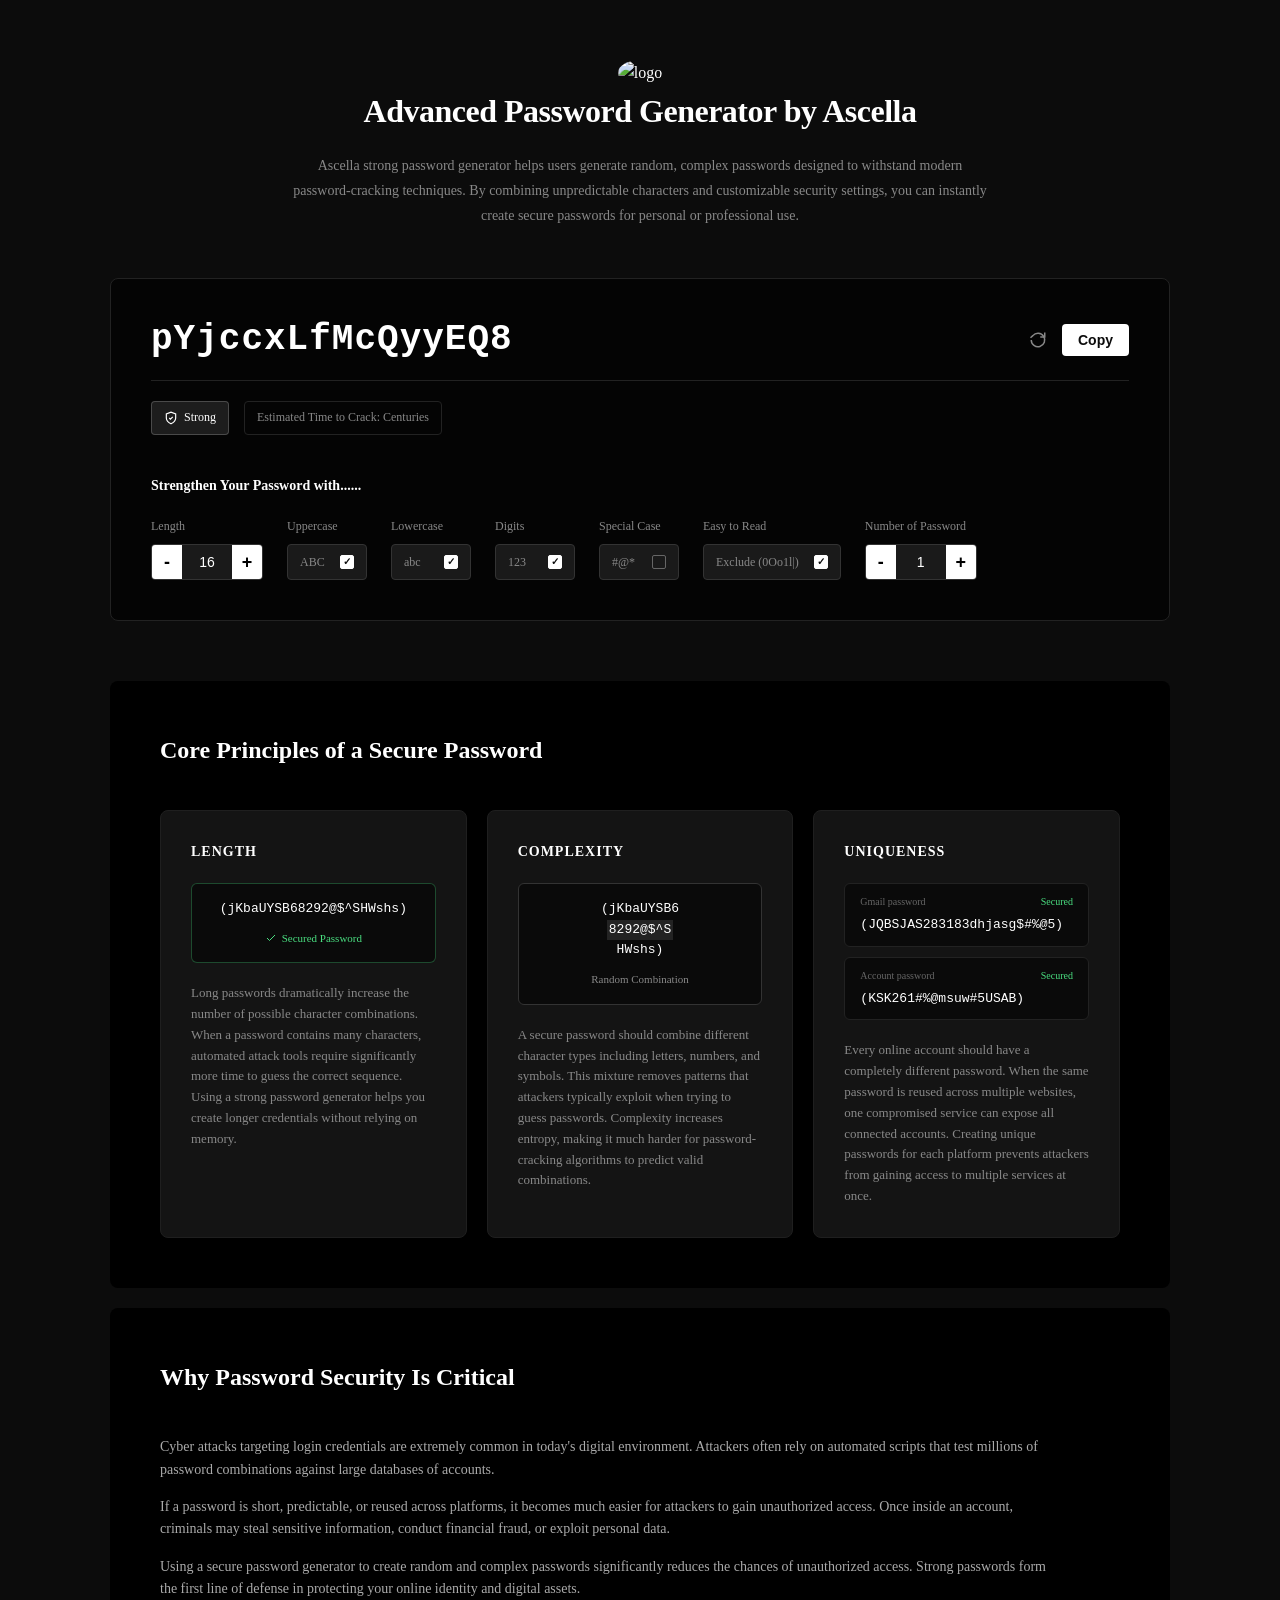
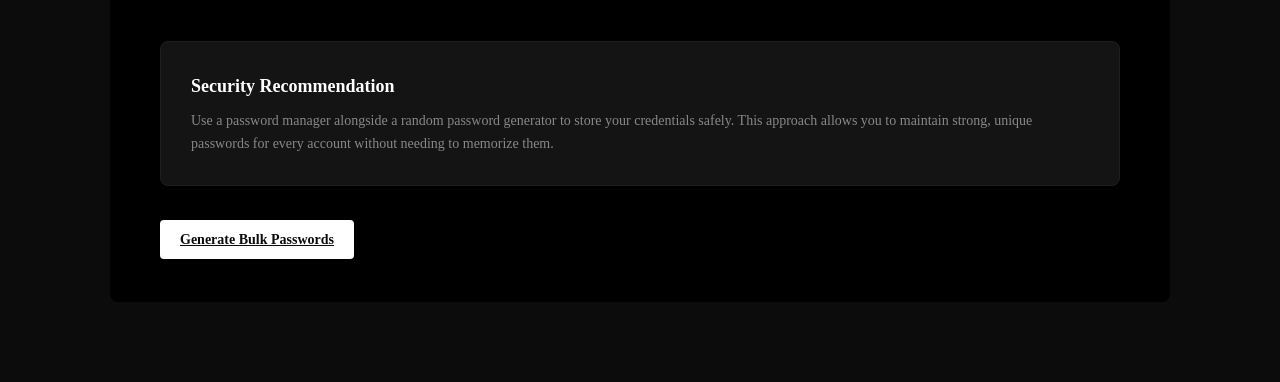
==== index.html @ 6c8ddc99 "path changes" ====
<!doctype html>
<html lang="en">
  <head>
    <meta charset="UTF-8" />
    <meta name="viewport" content="width=device-width, initial-scale=1.0" />
    <title>Advanced Password Generator</title>
    <link rel="stylesheet" href="./css/style.css" />
    <link
      href="https://fonts.googleapis.com/css2?family=Inter:wght@300;400;500;600;700&display=swap"
      rel="stylesheet"
    />
  </head>

  <body>
    <div class="container">
      <header class="page-header">
        <div class="logo">
          <!-- <svg
            width="40"
            height="40"
            viewBox="0 0 24 24"
            fill="none"
            stroke="currentColor"
            stroke-width="1.5"
            stroke-linecap="round"
            stroke-linejoin="round"
          >
            <path
              d="M12 2L8 6H4v4l-2 2 2 2v4h4l4 4 4-4h4v-4l2-2-2-2V6h-4L12 2z"
            />
          </svg> -->
          <div class="logo">
            <img src="assets/logo.svg" alt="logo" />
          </div>
        </div>

        <h1>Advanced Password Generator by Ascella</h1>
        <p>
          Ascella strong password generator helps users generate random, complex
          passwords designed to withstand modern password-cracking techniques.
          By combining unpredictable characters and customizable security
          settings, you can instantly create secure passwords for personal or
          professional use.
        </p>
      </header>

      <section class="generator-section">
        <div class="generator-box">
          <div class="display-container">
            <input type="text" id="password-display" readonly />
            <div class="display-actions">
              <button id="refresh-btn" title="Generate New Password">
                <svg
                  width="18"
                  height="18"
                  viewBox="0 0 24 24"
                  fill="none"
                  stroke="currentColor"
                  stroke-width="2"
                >
                  <path d="M21 2v6h-6" />
                  <path d="M3 12a9 9 0 1 0 2.13-5.83L2 9" />
                </svg>
              </button>
              <button id="copy-btn">Copy</button>
            </div>
          </div>

          <div class="badges">
            <span class="badge badge-strong">
              <svg
                width="14"
                height="14"
                viewBox="0 0 24 24"
                fill="none"
                stroke="currentColor"
                stroke-width="2"
              >
                <path d="M12 22s8-4 8-10V5l-8-3-8 3v7c0 6 8 10 8 10z" />
                <polyline points="9 12 11 14 15 10" />
              </svg>
              Strong
            </span>
            <span class="badge badge-dark" id="crack-time"
              >Estimated Time to Crack: Centuries</span
            >
          </div>

          <div class="controls-container">
            <p class="controls-title">Strengthen Your Password with......</p>

            <div class="controls-grid">
              <div class="control-group">
                <label>Length</label>
                <div class="stepper">
                  <button id="length-dec">-</button>
                  <input
                    type="number"
                    id="length-val"
                    value="16"
                    min="4"
                    max="64"
                    readonly
                  />
                  <button id="length-inc">+</button>
                </div>
              </div>

              <div class="control-group">
                <label>Uppercase</label>
                <label class="toggle-pill" for="cb-upper">
                  ABC
                  <input type="checkbox" id="cb-upper" checked />
                  <span class="checkmark"></span>
                </label>
              </div>
              <div class="control-group">
                <label>Lowercase</label>
                <label class="toggle-pill" for="cb-lower">
                  abc
                  <input type="checkbox" id="cb-lower" checked />
                  <span class="checkmark"></span>
                </label>
              </div>
              <div class="control-group">
                <label>Digits</label>
                <label class="toggle-pill" for="cb-digits">
                  123
                  <input type="checkbox" id="cb-digits" checked />
                  <span class="checkmark"></span>
                </label>
              </div>
              <div class="control-group">
                <label>Special Case</label>
                <label class="toggle-pill" for="cb-special">
                  #@*
                  <input type="checkbox" id="cb-special" />
                  <span class="checkmark"></span>
                </label>
              </div>
              <div class="control-group">
                <label>Easy to Read</label>
                <label class="toggle-pill" for="cb-exclude">
                  Exclude (0Oo1l|)
                  <input type="checkbox" id="cb-exclude" checked />
                  <span class="checkmark"></span>
                </label>
              </div>

              <div class="control-group">
                <label>Number of Password</label>
                <div class="stepper">
                  <button id="qty-dec">-</button>
                  <input
                    type="number"
                    id="qty-val"
                    value="1"
                    min="1"
                    max="50"
                    readonly
                  />
                  <button id="qty-inc">+</button>
                </div>
              </div>
            </div>
          </div>
        </div>
      </section>

      <section class="info-section">
        <h2>Core Principles of a Secure Password</h2>
        <div class="cards-grid">
          <div class="card">
            <h3>LENGTH</h3>
            <div class="mock-input success">
              (jKbaUYSB68292@$^SHWshs)
              <span class="success-text"
                ><svg
                  width="12"
                  height="12"
                  viewBox="0 0 24 24"
                  fill="none"
                  stroke="currentColor"
                  stroke-width="2"
                >
                  <polyline points="20 6 9 17 4 12" />
                </svg>
                Secured Password</span
              >
            </div>
            <p>
              Long passwords dramatically increase the number of possible
              character combinations. When a password contains many characters,
              automated attack tools require significantly more time to guess
              the correct sequence. Using a strong password generator helps you
              create longer credentials without relying on memory.
            </p>
          </div>
          <div class="card">
            <h3>COMPLEXITY</h3>
            <div class="mock-input default">
              (jKbaUYSB6<span class="highlight">8292@$^S</span>HWshs)
              <span class="default-text">Random Combination</span>
            </div>
            <p>
              A secure password should combine different character types
              including letters, numbers, and symbols. This mixture removes
              patterns that attackers typically exploit when trying to guess
              passwords. Complexity increases entropy, making it much harder for
              password-cracking algorithms to predict valid combinations.
            </p>
          </div>
          <div class="card">
            <h3>UNIQUENESS</h3>
            <div class="mock-input-stack">
              <div class="mock-input mini">
                <div class="mini-header">
                  <span>Gmail password</span> <span class="green">Secured</span>
                </div>
                (JQBSJAS283183dhjasg$#%@5)
              </div>
              <div class="mock-input mini">
                <div class="mini-header">
                  <span>Account password</span>
                  <span class="green">Secured</span>
                </div>
                (KSK261#%@msuw#5USAB)
              </div>
            </div>
            <p>
              Every online account should have a completely different password.
              When the same password is reused across multiple websites, one
              compromised service can expose all connected accounts. Creating
              unique passwords for each platform prevents attackers from gaining
              access to multiple services at once.
            </p>
          </div>
        </div>
      </section>

      <section class="info-section bottom-info">
        <h2>Why Password Security Is Critical</h2>
        <div class="text-content">
          <p>
            Cyber attacks targeting login credentials are extremely common in
            today's digital environment. Attackers often rely on automated
            scripts that test millions of password combinations against large
            databases of accounts.
          </p>
          <p>
            If a password is short, predictable, or reused across platforms, it
            becomes much easier for attackers to gain unauthorized access. Once
            inside an account, criminals may steal sensitive information,
            conduct financial fraud, or exploit personal data.
          </p>
          <p>
            Using a secure password generator to create random and complex
            passwords significantly reduces the chances of unauthorized access.
            Strong passwords form the first line of defense in protecting your
            online identity and digital assets.
          </p>
        </div>

        <div class="recommendation-box">
          <h3>Security Recommendation</h3>
          <p>
            Use a password manager alongside a random password generator to
            store your credentials safely. This approach allows you to maintain
            strong, unique passwords for every account without needing to
            memorize them.
          </p>
        </div>

        <a href="bulk-index.html" class="btn-bulk"> Generate Bulk Passwords </a>
      </section>
    </div>

    <script src="./js/script.js"></script>
  </body>
</html>
---- css/style.css ----
:root {
    --bg-color: #0c0c0c;
    --box-bg: #040404;
    --card-bg: #141414;
    --text-main: #ffffff;
    --text-muted: #888888;
    --accent: #ffffff;
    --border-color: #222222;
    --success: #4ade80;
    --font-family: 'Montserrat';
}

* {
    box-sizing: border-box;
    margin: 0;
    padding: 0;
}

body {
    background-color: var(--bg-color);
    color: var(--text-main);
    font-family: var(--font-family);
    line-height: 1.6;
    -webkit-font-smoothing: antialiased;
}

.container {
    max-width: 1100px;
    margin: 0 auto;
    padding: 60px 20px;
}

/* Header */
.page-header {
    text-align: center;
    max-width: 700px;
    margin: 0 auto 50px auto;
}

/* .logo {
    color: var(--text-muted);
    margin-bottom: 20px;
} */

.logo img{
  color : white;  
  width:40px;
  height:40px;
  border-radius:50%;
  object-fit:cover;
}

.page-header h1 {
    font-size: 32px;
    font-weight: 600;
    margin-bottom: 16px;
    letter-spacing: -0.5px;
}

.page-header p {
    color: var(--text-muted);
    font-size: 14px;
    line-height: 1.8;
}

/* Generator Section */
.generator-box {
    background-color: var(--box-bg);
    border: 1px solid var(--border-color);
    border-radius: 8px;
    padding: 40px;
    margin-bottom: 60px;
}

.display-container {
    display: flex;
    justify-content: space-between;
    align-items: center;
    border-bottom: 1px solid var(--border-color);
    padding-bottom: 20px;
    margin-bottom: 20px;
}

#password-display {
    background: transparent;
    border: none;
    color: var(--text-main);
    font-size: 36px;
    font-weight: 600;
    width: 100%;
    outline: none;
    font-family: monospace;
    letter-spacing: 1px;
}

.display-actions {
    display: flex;
    gap: 15px;
    align-items: center;
}

#refresh-btn {
    background: transparent;
    border: none;
    color: var(--text-muted);
    cursor: pointer;
    display: flex;
    align-items: center;
    transition: color 0.2s;
}

#refresh-btn:hover {
    color: var(--text-main);
}

#copy-btn {
    background: var(--text-main);
    color: var(--bg-color);
    border: none;
    padding: 8px 16px;
    border-radius: 4px;
    font-weight: 600;
    font-size: 14px;
    cursor: pointer;
    transition: opacity 0.2s;
}

#copy-btn:hover {
    opacity: 0.9;
}

.badges {
    display: flex;
    gap: 15px;
    margin-bottom: 40px;
}

.badge {
    font-size: 12px;
    padding: 6px 12px;
    border-radius: 4px;
    display: flex;
    align-items: center;
    gap: 6px;
    font-weight: 500;
}

.badge-strong {
    background-color: rgba(255, 255, 255, 0.1);
    color: var(--text-main);
    border: 1px solid rgba(255, 255, 255, 0.2);
}

.badge-dark {
    background-color: transparent;
    color: var(--text-muted);
    border: 1px solid var(--border-color);
}

/* Controls */
.controls-title {
    font-size: 14px;
    font-weight: 600;
    margin-bottom: 20px;
}

.controls-grid {
    display: flex;
    flex-wrap: wrap;
    gap: 24px;
    align-items: flex-end;
}

.control-group {
    display: flex;
    flex-direction: column;
    gap: 8px;
}

.control-group label {
    font-size: 12px;
    color: var(--text-muted);
}

.stepper {
    display: flex;
    align-items: center;
    background: #1a1a1a;
    border-radius: 4px;
    border: 1px solid #333;
    overflow: hidden;
    height: 36px;
}

.stepper button {
    background: #fff;
    color: #000;
    border: none;
    width: 30px;
    height: 100%;
    cursor: pointer;
    font-size: 18px;
    font-weight: bold;
    display: flex;
    align-items: center;
    justify-content: center;
}

.stepper input {
    background: transparent;
    border: none;
    color: var(--text-main);
    text-align: center;
    width: 50px;
    font-size: 14px;
    outline: none;
    /* Remove arrows for number input */
    -moz-appearance: textfield;
}
.stepper input::-webkit-outer-spin-button,
.stepper input::-webkit-inner-spin-button {
    -webkit-appearance: none;
    margin: 0;
}

/* Toggle Pills (Checkboxes) */
.toggle-pill {
    display: flex;
    align-items: center;
    justify-content: space-between;
    background: #1a1a1a;
    border: 1px solid #333;
    padding: 0 12px;
    height: 36px;
    border-radius: 4px;
    cursor: pointer;
    font-size: 13px;
    color: var(--text-main);
    min-width: 80px;
    gap: 15px;
    user-select: none;
}

.toggle-pill input {
    display: none;
}

.toggle-pill .checkmark {
    width: 14px;
    height: 14px;
    background: transparent;
    border: 1px solid #666;
    border-radius: 2px;
    display: flex;
    align-items: center;
    justify-content: center;
}

.toggle-pill input:checked ~ .checkmark {
    background: var(--text-main);
    border-color: var(--text-main);
}

.toggle-pill input:checked ~ .checkmark::after {
    content: "✓";
    color: var(--bg-color);
    font-size: 10px;
    font-weight: bold;
}


/* Info Sections */
.info-section {
    background: #000000;
    padding: 50px;
    border-radius: 8px;
    margin-bottom: 20px;
}

.info-section h2 {
    font-size: 24px;
    font-weight: 600;
    margin-bottom: 40px;
}

.cards-grid {
    display: grid;
    grid-template-columns: repeat(3, 1fr);
    gap: 20px;
}

.card {
    background: var(--card-bg);
    padding: 30px;
    border-radius: 8px;
    border: 1px solid #1f1f1f;
}

.card h3 {
    font-size: 14px;
    font-weight: 600;
    letter-spacing: 1px;
    margin-bottom: 20px;
    color: var(--text-main);
}

.card p {
    font-size: 13px;
    color: var(--text-muted);
    line-height: 1.6;
}

.mock-input {
    background: #0a0a0a;
    border: 1px solid #222;
    padding: 15px;
    border-radius: 6px;
    font-family: monospace;
    font-size: 13px;
    color: var(--text-main);
    margin-bottom: 20px;
    display: flex;
    flex-direction: column;
    align-items: center;
    text-align: center;
    word-break: break-all;
}

.mock-input.success {
    border-color: rgba(74, 222, 128, 0.3);
}

.success-text {
    color: var(--success);
    font-size: 11px;
    display: flex;
    align-items: center;
    gap: 5px;
    margin-top: 10px;
    font-family: var(--font-family);
}

.mock-input.default {
    border-color: #333;
}

.default-text {
    color: var(--text-muted);
    font-size: 11px;
    margin-top: 10px;
    font-family: var(--font-family);
}

.highlight {
    background: rgba(255, 255, 255, 0.1);
    padding: 0 2px;
}

.mock-input-stack {
    display: flex;
    flex-direction: column;
    gap: 10px;
    margin-bottom: 20px;
}

.mock-input.mini {
    padding: 10px 15px;
    align-items: flex-start;
    text-align: left;
    margin-bottom: 0;
}

.mini-header {
    display: flex;
    justify-content: space-between;
    width: 100%;
    font-family: var(--font-family);
    font-size: 10px;
    color: #666;
    margin-bottom: 5px;
}

.mini-header .green {
    color: var(--success);
}


/* Bottom Info */
.bottom-info .text-content {
    display: flex;
    flex-direction: column;
    gap: 15px;
    color: #aaaaaa;
    font-size: 14px;
    margin-bottom: 40px;
    max-width: 900px;
}

.recommendation-box {
    background: var(--card-bg);
    border: 1px solid #1f1f1f;
    padding: 30px;
    border-radius: 8px;
    margin-bottom: 40px;
}

.recommendation-box h3 {
    font-size: 18px;
    margin-bottom: 10px;
}

.recommendation-box p {
    color: var(--text-muted);
    font-size: 14px;
}

.btn-bulk {
    background: var(--text-main);
    color: var(--bg-color);
    border: none;
    padding: 12px 20px;
    border-radius: 4px;
    font-weight: 600;
    font-size: 14px;
    cursor: pointer;
}

@media (max-width: 900px) {
    .cards-grid {
        grid-template-columns: 1fr;
    }
    #password-display {
        font-size: 24px;
    }
}
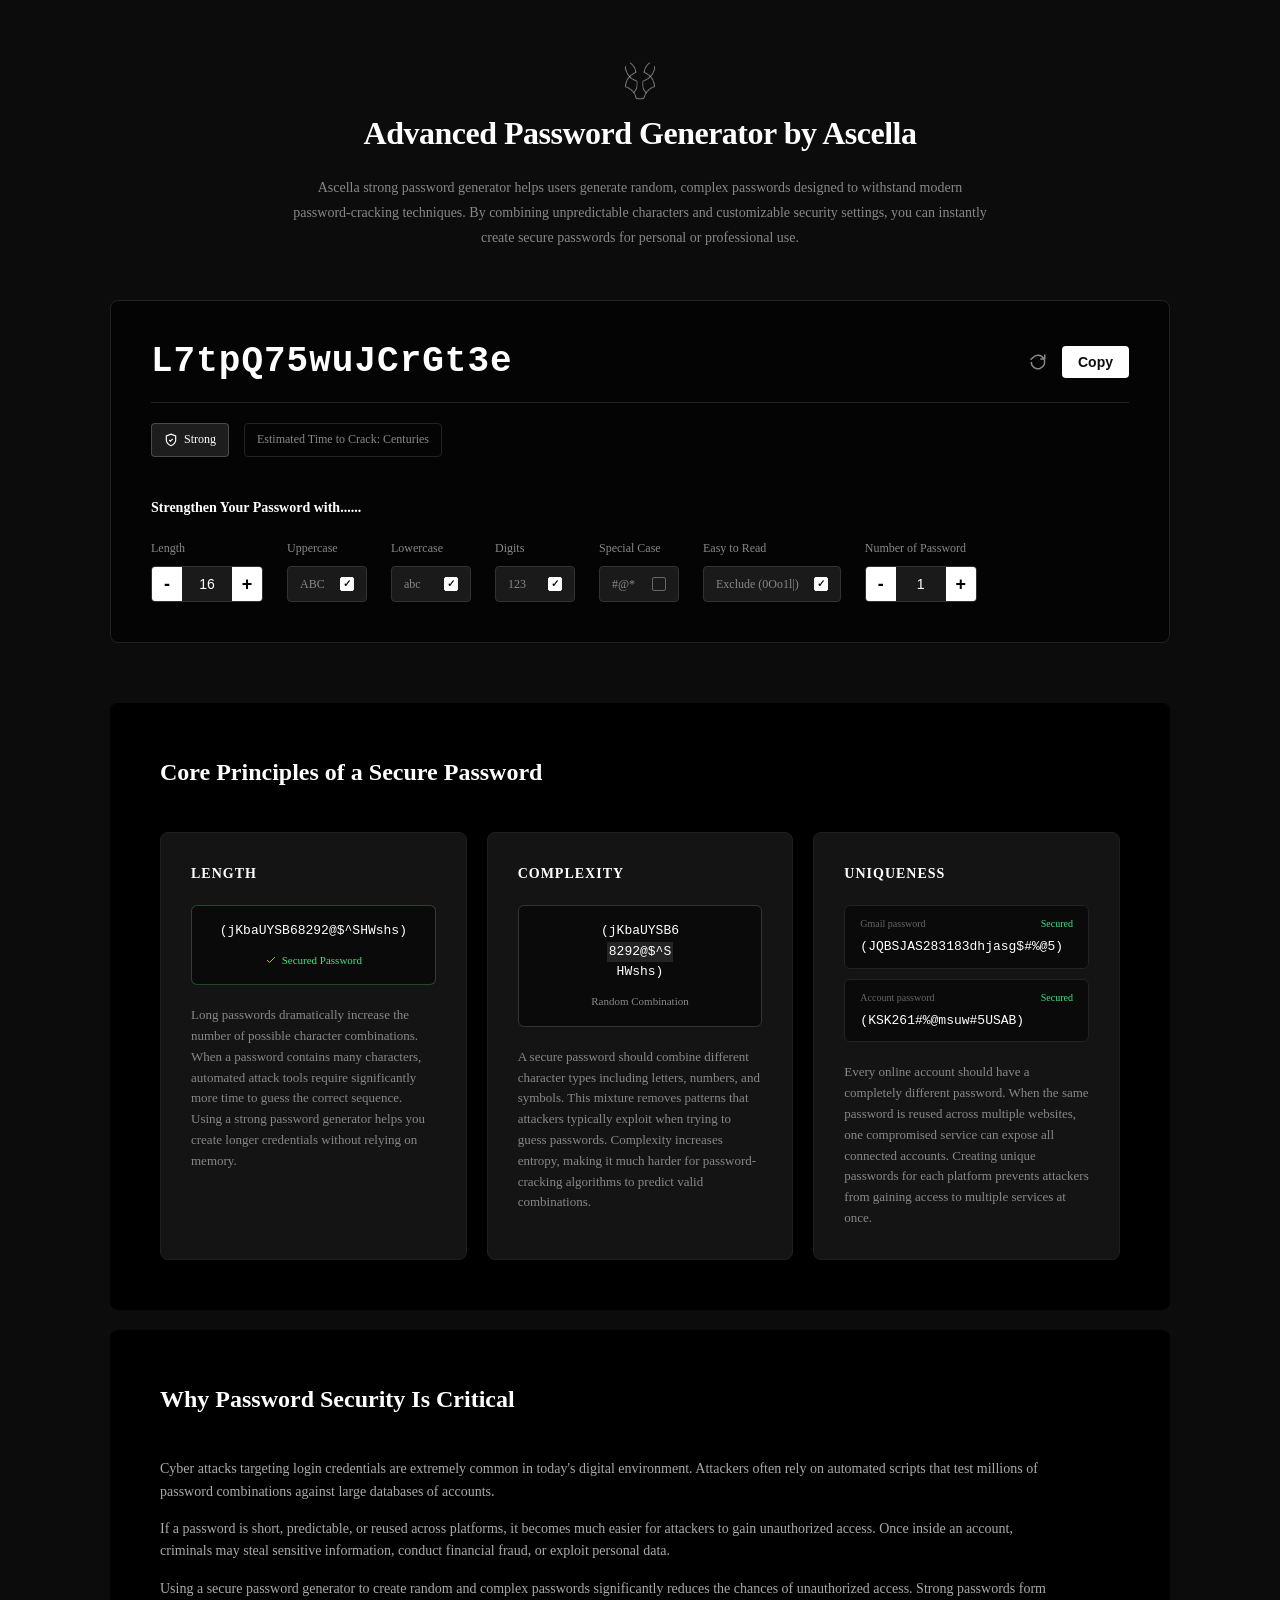
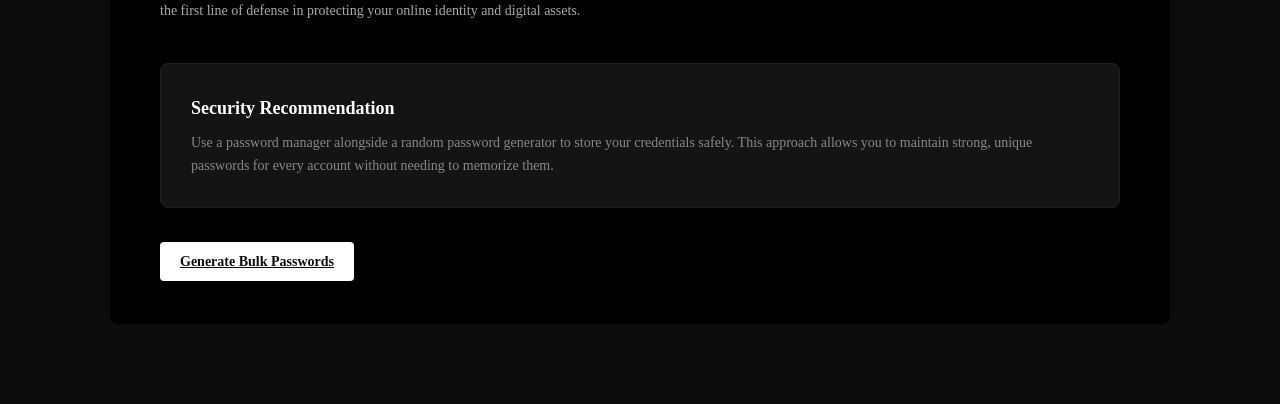
==== commit b2a65cb7: "change path" ====
--- a/index.html
+++ b/index.html
@@ -30,7 +30,7 @@
             />
           </svg> -->
           <div class="logo">
-            <img src="assets/logo.svg" alt="logo" />
+            <img src="Assets/logo.svg" alt="logo" />
           </div>
         </div>
 
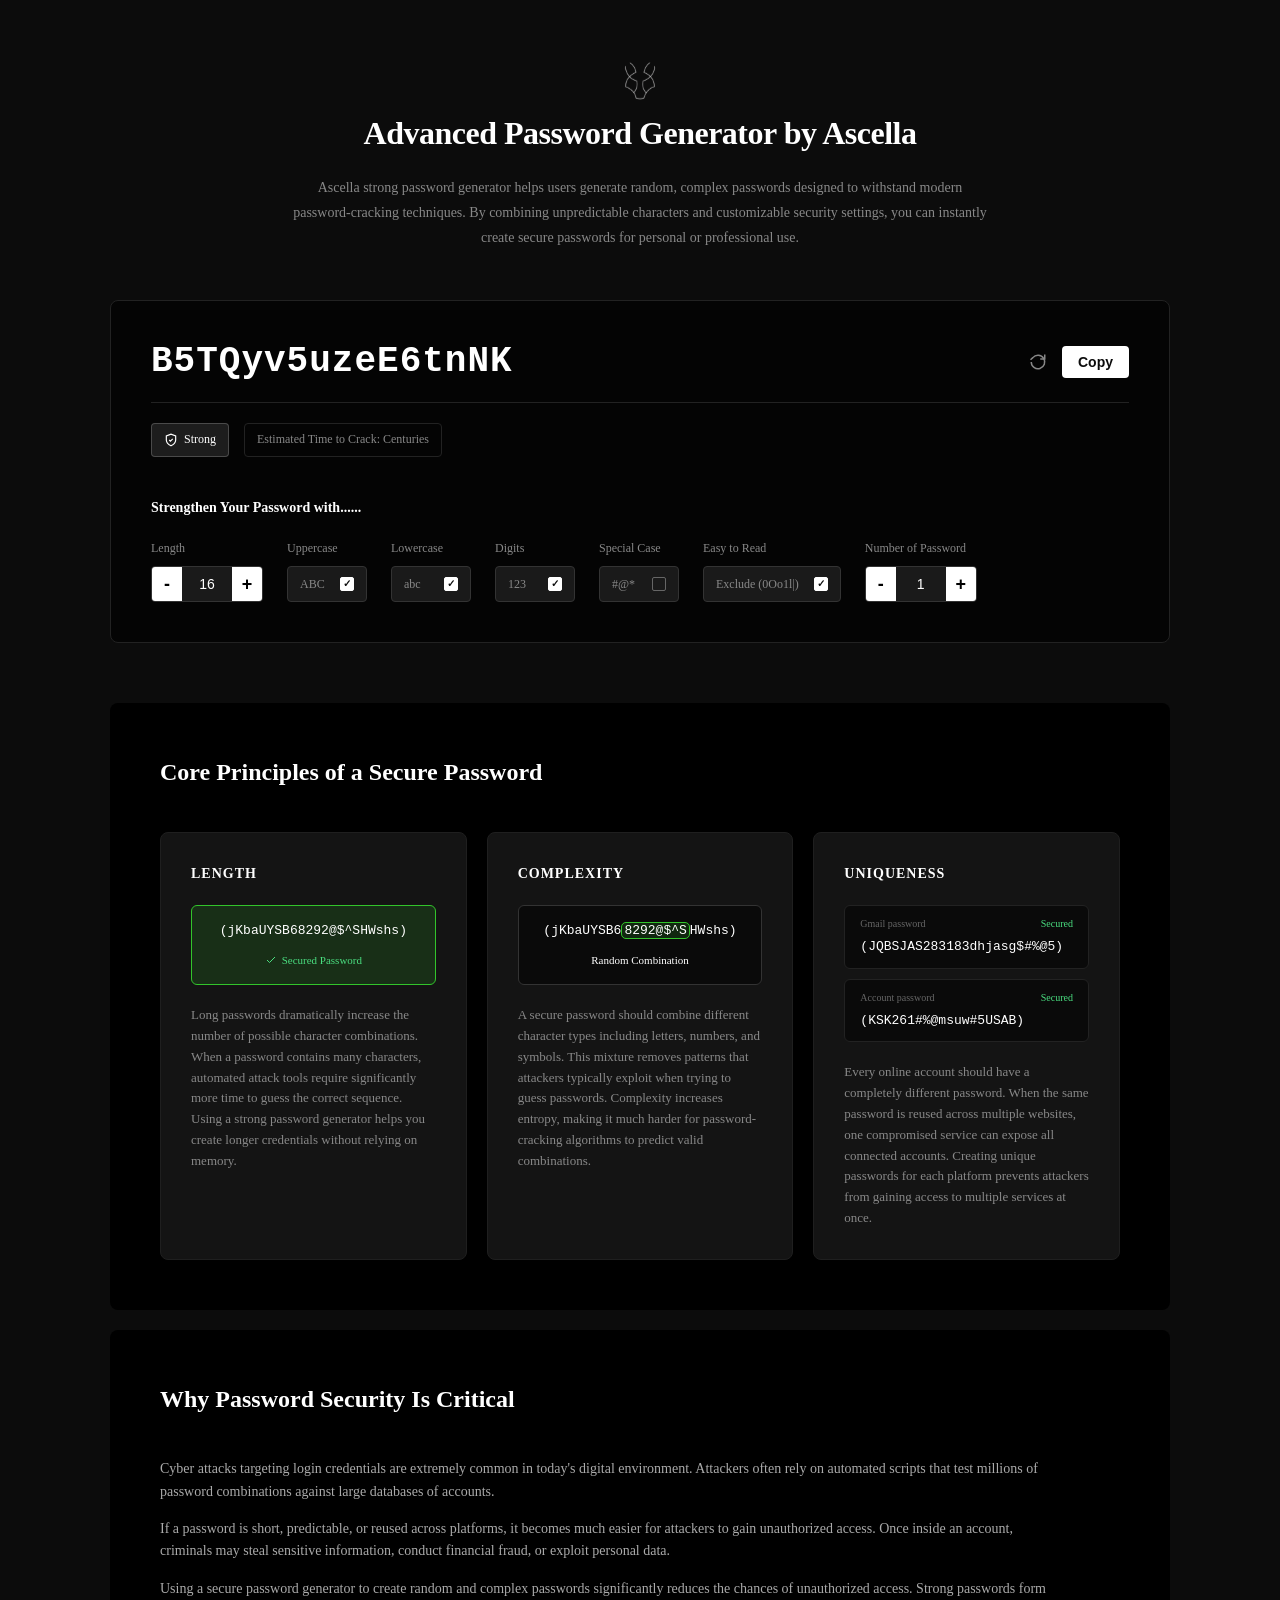
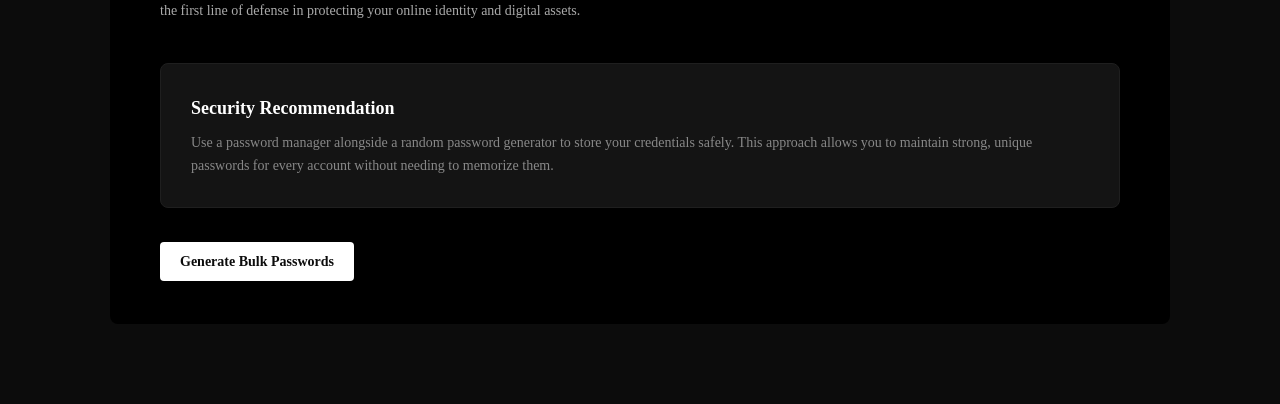
==== commit 0d957426: "Addsome styling" ====
--- a/index.html
+++ b/index.html
@@ -15,20 +15,7 @@
     <div class="container">
       <header class="page-header">
         <div class="logo">
-          <!-- <svg
-            width="40"
-            height="40"
-            viewBox="0 0 24 24"
-            fill="none"
-            stroke="currentColor"
-            stroke-width="1.5"
-            stroke-linecap="round"
-            stroke-linejoin="round"
-          >
-            <path
-              d="M12 2L8 6H4v4l-2 2 2 2v4h4l4 4 4-4h4v-4l2-2-2-2V6h-4L12 2z"
-            />
-          </svg> -->
+         
           <div class="logo">
             <img src="Assets/logo.svg" alt="logo" />
           </div>
@@ -199,7 +186,7 @@
           <div class="card">
             <h3>COMPLEXITY</h3>
             <div class="mock-input default">
-              (jKbaUYSB6<span class="highlight">8292@$^S</span>HWshs)
+              (jKbaUYSB6<span id="highlight">8292@$^S</span>HWshs)
               <span class="default-text">Random Combination</span>
             </div>
             <p>
--- a/css/style.css
+++ b/css/style.css
@@ -293,7 +293,11 @@
     background: var(--card-bg);
     padding: 30px;
     border-radius: 8px;
-    border: 1px solid #1f1f1f;
+    border: 1px solid #1f1f1f;  
+}
+
+.card:hover{
+    transform: scale(1.08);
 }
 
 .card h3 {
@@ -327,7 +331,10 @@
 }
 
 .mock-input.success {
-    border-color: rgba(74, 222, 128, 0.3);
+    /* border-color: rgba(74, 222, 128, 0.3); */
+    background-color: rgb(50, 197, 43, 0.15);
+    border : 1px solid #32C52B;
+    
 }
 
 .success-text {
@@ -342,18 +349,24 @@
 
 .mock-input.default {
     border-color: #333;
+    display: block;
 }
 
 .default-text {
-    color: var(--text-muted);
+    color: white;
     font-size: 11px;
     margin-top: 10px;
     font-family: var(--font-family);
-}
-
-.highlight {
-    background: rgba(255, 255, 255, 0.1);
+    display: block;
+}
+
+#highlight {
+    background-color: rgb(50, 197, 43, 0.15);
     padding: 0 2px;
+    background-color: rgb(50, 197, 43, 0.15);
+    border : 1px solid #32C52B;
+    border-radius: 5px;
+
 }
 
 .mock-input-stack {
@@ -404,6 +417,11 @@
     margin-bottom: 40px;
 }
 
+.recommendation-box:hover{
+    transform: scale(1.08);
+}
+
+
 .recommendation-box h3 {
     font-size: 18px;
     margin-bottom: 10px;
@@ -423,6 +441,7 @@
     font-weight: 600;
     font-size: 14px;
     cursor: pointer;
+    text-decoration: none;
 }
 
 @media (max-width: 900px) {
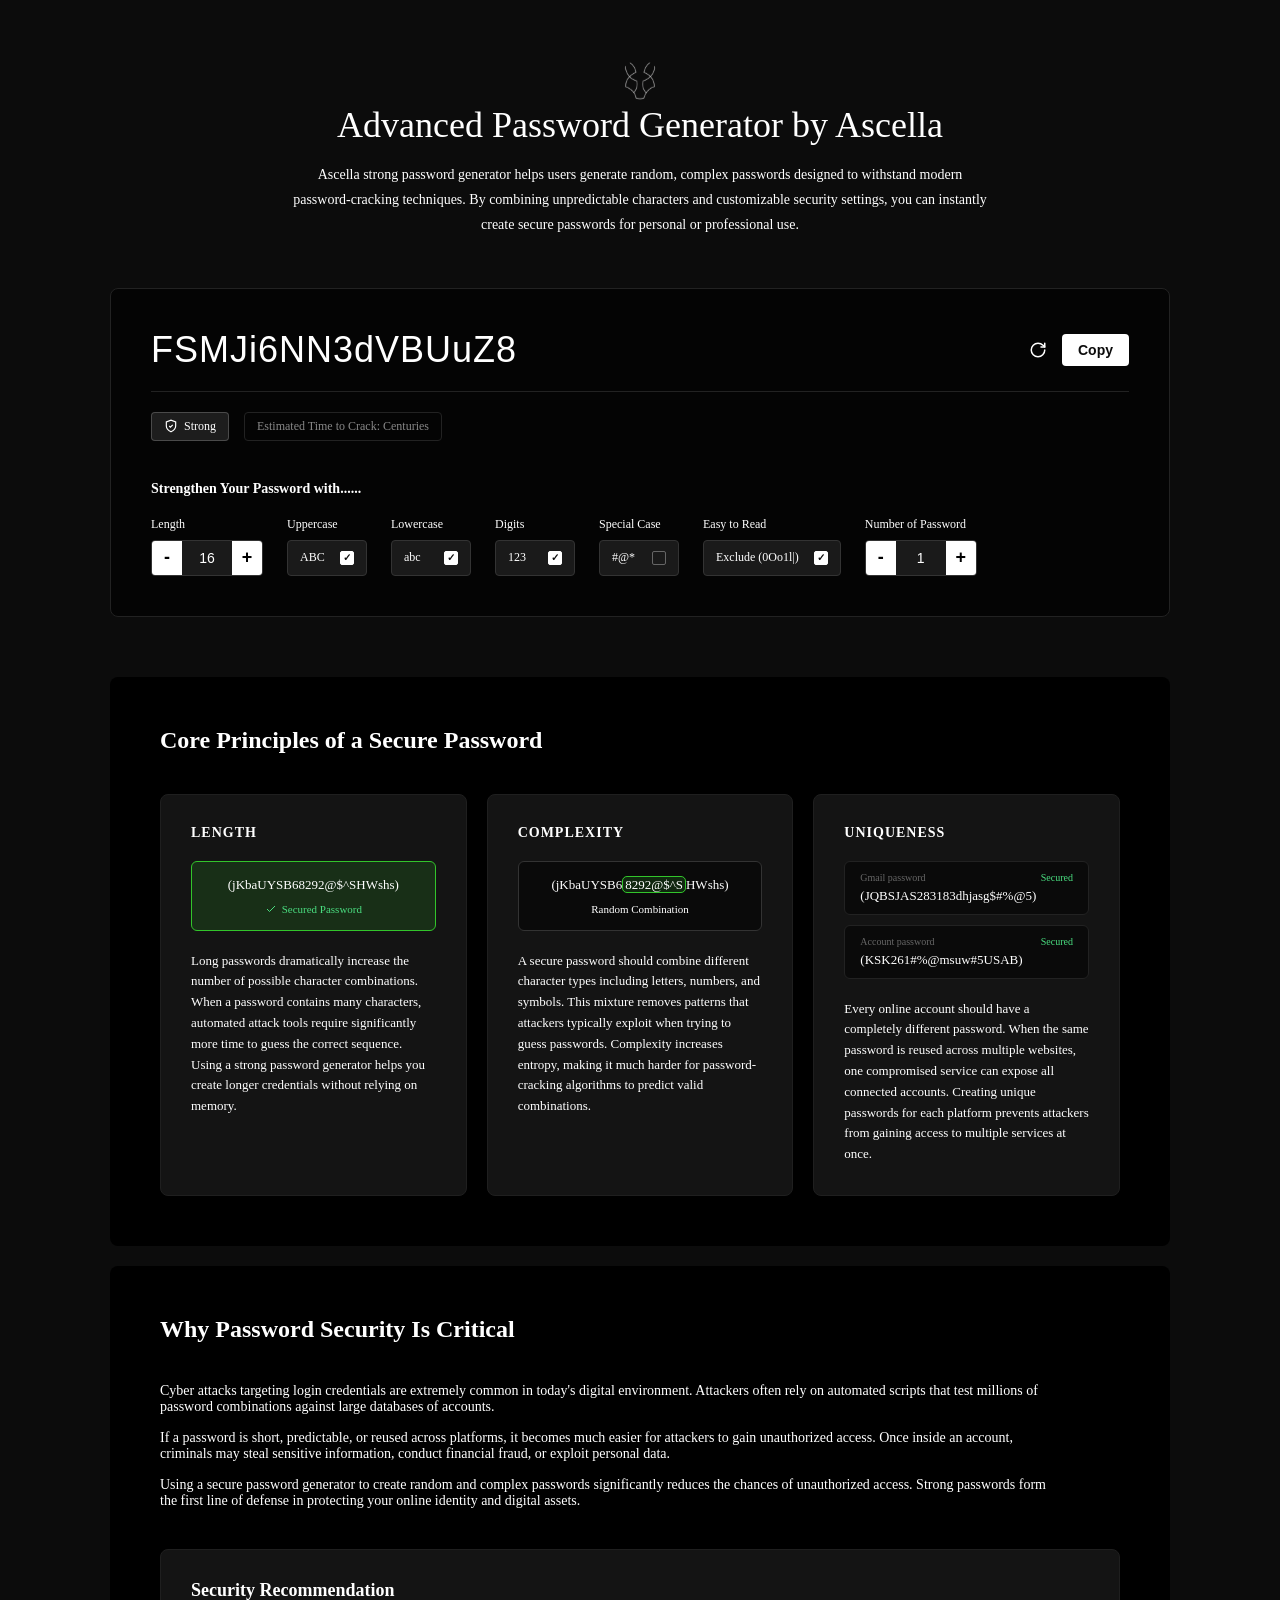
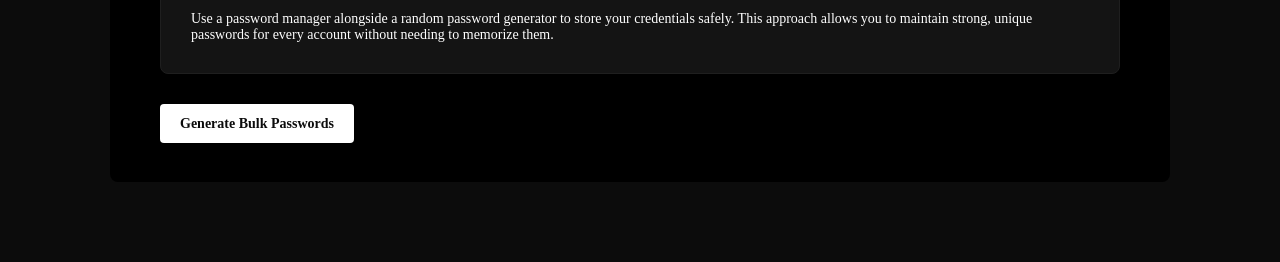
==== commit c4e9f5b5: "change font" ====
--- a/index.html
+++ b/index.html
@@ -5,17 +5,16 @@
     <meta name="viewport" content="width=device-width, initial-scale=1.0" />
     <title>Advanced Password Generator</title>
     <link rel="stylesheet" href="./css/style.css" />
-    <link
+    <!-- <link
       href="https://fonts.googleapis.com/css2?family=Inter:wght@300;400;500;600;700&display=swap"
       rel="stylesheet"
-    />
+    /> -->
   </head>
 
   <body>
     <div class="container">
       <header class="page-header">
         <div class="logo">
-         
           <div class="logo">
             <img src="Assets/logo.svg" alt="logo" />
           </div>
@@ -36,7 +35,7 @@
           <div class="display-container">
             <input type="text" id="password-display" readonly />
             <div class="display-actions">
-              <button id="refresh-btn" title="Generate New Password">
+              <!-- <button id="refresh-btn" title="Generate New Password">
                 <svg
                   width="18"
                   height="18"
@@ -46,7 +45,23 @@
                   stroke-width="2"
                 >
                   <path d="M21 2v6h-6" />
-                  <path d="M3 12a9 9 0 1 0 2.13-5.83L2 9" />
+                  <path d="M3 11a9 9 0 1 0 2.13-5.83L2 12" />
+                </svg>
+              </button> -->
+              <button id="refresh-btn" title="Generate New Password">
+                <svg
+                  xmlns="http://www.w3.org/2000/svg"
+                  width="18"
+                  height="18"
+                  viewBox="0 0 24 24"
+                  fill="none"
+                  stroke="currentColor"
+                  stroke-width="2"
+                  stroke-linecap="round"
+                  stroke-linejoin="round"
+                >
+                  <path d="M21 12a9 9 0 1 1-9-9c2.52 0 4.93 1 6.74 2.74L21 8" />
+                  <path d="M21 3v5h-5" />
                 </svg>
               </button>
               <button id="copy-btn">Copy</button>
@@ -175,7 +190,7 @@
                 Secured Password</span
               >
             </div>
-            <p>
+            <p style="color:white">
               Long passwords dramatically increase the number of possible
               character combinations. When a password contains many characters,
               automated attack tools require significantly more time to guess
@@ -189,7 +204,7 @@
               (jKbaUYSB6<span id="highlight">8292@$^S</span>HWshs)
               <span class="default-text">Random Combination</span>
             </div>
-            <p>
+            <p style="color:white">
               A secure password should combine different character types
               including letters, numbers, and symbols. This mixture removes
               patterns that attackers typically exploit when trying to guess
@@ -214,7 +229,7 @@
                 (KSK261#%@msuw#5USAB)
               </div>
             </div>
-            <p>
+            <p style="color:white">
               Every online account should have a completely different password.
               When the same password is reused across multiple websites, one
               compromised service can expose all connected accounts. Creating
@@ -228,19 +243,19 @@
       <section class="info-section bottom-info">
         <h2>Why Password Security Is Critical</h2>
         <div class="text-content">
-          <p>
+          <p style="color:white">
             Cyber attacks targeting login credentials are extremely common in
             today's digital environment. Attackers often rely on automated
             scripts that test millions of password combinations against large
             databases of accounts.
           </p>
-          <p>
+          <p style="color:white">
             If a password is short, predictable, or reused across platforms, it
             becomes much easier for attackers to gain unauthorized access. Once
             inside an account, criminals may steal sensitive information,
             conduct financial fraud, or exploit personal data.
           </p>
-          <p>
+          <p style="color:white">
             Using a secure password generator to create random and complex
             passwords significantly reduces the chances of unauthorized access.
             Strong passwords form the first line of defense in protecting your
@@ -250,7 +265,7 @@
 
         <div class="recommendation-box">
           <h3>Security Recommendation</h3>
-          <p>
+          <p style="color:white">
             Use a password manager alongside a random password generator to
             store your credentials safely. This approach allows you to maintain
             strong, unique passwords for every account without needing to
--- a/css/style.css
+++ b/css/style.css
@@ -20,9 +20,12 @@
     background-color: var(--bg-color);
     color: var(--text-main);
     font-family: var(--font-family);
-    line-height: 1.6;
-    -webkit-font-smoothing: antialiased;
-}
+    /* line-height: 1.6; */
+    /* -webkit-font-smoothing: antialiased; */
+    
+}
+
+
 
 .container {
     max-width: 1100px;
@@ -51,16 +54,17 @@
 }
 
 .page-header h1 {
-    font-size: 32px;
-    font-weight: 600;
+    font-size: 36px;
+    font-weight: 500;
     margin-bottom: 16px;
-    letter-spacing: -0.5px;
+    letter-spacing: -2%;
 }
 
 .page-header p {
-    color: var(--text-muted);
+    color: white;
     font-size: 14px;
     line-height: 1.8;
+    letter-spacing: -2%;
 }
 
 /* Generator Section */
@@ -86,10 +90,10 @@
     border: none;
     color: var(--text-main);
     font-size: 36px;
-    font-weight: 600;
+    /* font-weight: 600; */
     width: 100%;
     outline: none;
-    font-family: monospace;
+    /* font-family: monospace; */
     letter-spacing: 1px;
 }
 
@@ -102,7 +106,7 @@
 #refresh-btn {
     background: transparent;
     border: none;
-    color: var(--text-muted);
+    color: white;
     cursor: pointer;
     display: flex;
     align-items: center;
@@ -110,8 +114,11 @@
 }
 
 #refresh-btn:hover {
-    color: var(--text-main);
-}
+    /* color: var(--text-main); */
+    transform: scale(1.2);
+    /* transform: rotate(50deg); */
+}
+
 
 #copy-btn {
     background: var(--text-main);
@@ -179,7 +186,7 @@
 
 .control-group label {
     font-size: 12px;
-    color: var(--text-muted);
+    color: white;
 }
 
 .stepper {
@@ -319,7 +326,6 @@
     border: 1px solid #222;
     padding: 15px;
     border-radius: 6px;
-    font-family: monospace;
     font-size: 13px;
     color: var(--text-main);
     margin-bottom: 20px;
@@ -336,6 +342,7 @@
     border : 1px solid #32C52B;
     
 }
+
 
 .success-text {
     color: var(--success);
@@ -376,6 +383,8 @@
     margin-bottom: 20px;
 }
 
+
+
 .mock-input.mini {
     padding: 10px 15px;
     align-items: flex-start;
@@ -403,7 +412,8 @@
     display: flex;
     flex-direction: column;
     gap: 15px;
-    color: #aaaaaa;
+    /* color: #aaaaaa; */
+    color: white;
     font-size: 14px;
     margin-bottom: 40px;
     max-width: 900px;
@@ -428,7 +438,7 @@
 }
 
 .recommendation-box p {
-    color: var(--text-muted);
+    color: white;
     font-size: 14px;
 }
 
@@ -443,6 +453,8 @@
     cursor: pointer;
     text-decoration: none;
 }
+
+
 
 @media (max-width: 900px) {
     .cards-grid {
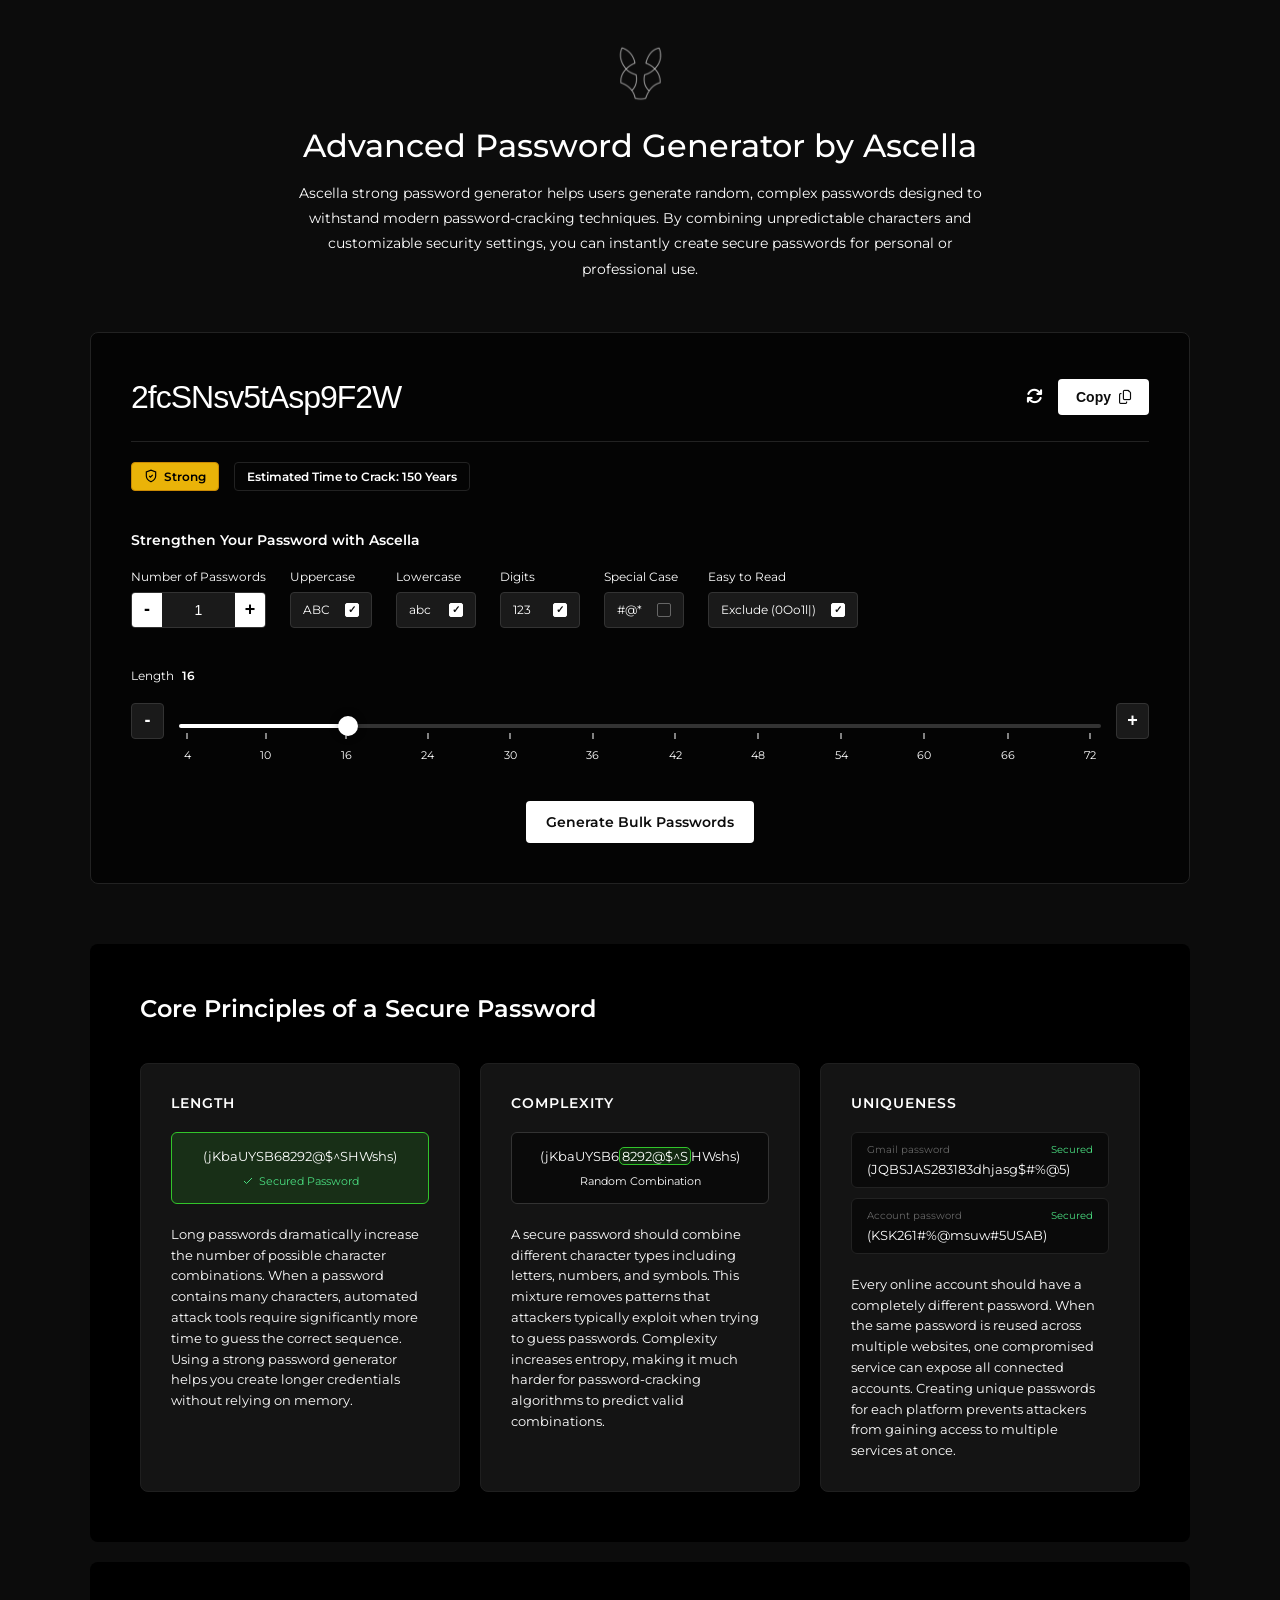
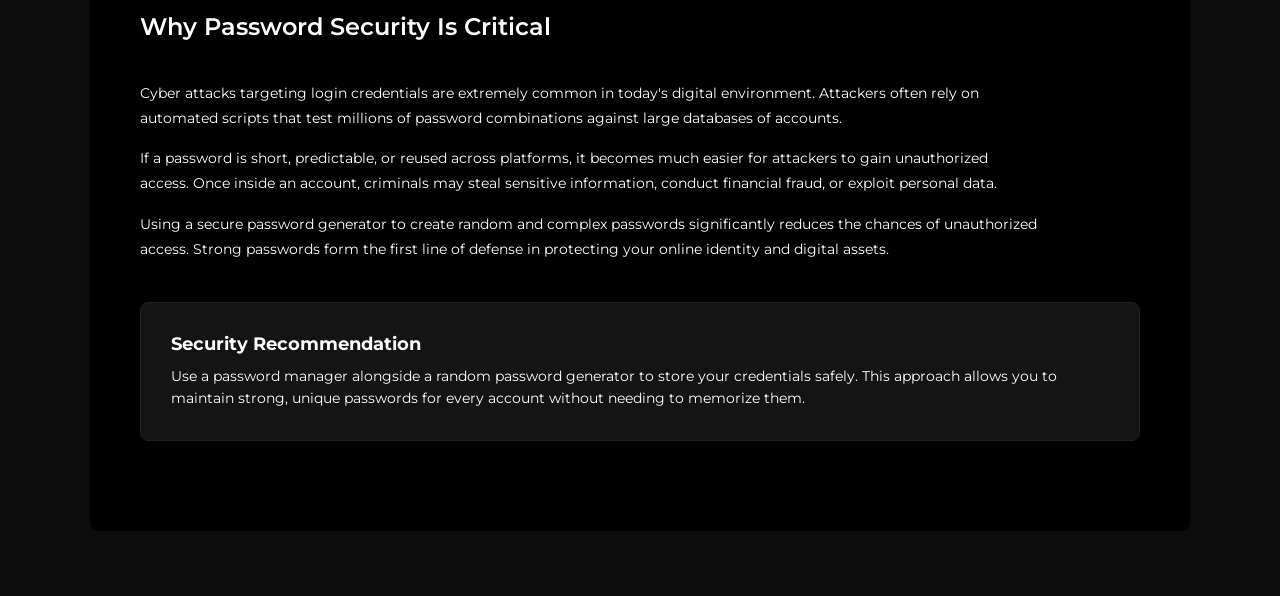
==== commit 5676c04e: "Single Password Page inside UI changes" ====
--- a/index.html
+++ b/index.html
@@ -5,19 +5,19 @@
     <meta name="viewport" content="width=device-width, initial-scale=1.0" />
     <title>Advanced Password Generator</title>
     <link rel="stylesheet" href="./css/style.css" />
-    <!-- <link
-      href="https://fonts.googleapis.com/css2?family=Inter:wght@300;400;500;600;700&display=swap"
-      rel="stylesheet"
-    /> -->
+    
+    <link rel="preconnect" href="https://fonts.googleapis.com">
+    <link rel="preconnect" href="https://fonts.gstatic.com" crossorigin>
+    <link href="https://fonts.googleapis.com/css2?family=Montserrat:wght@400;500;600;700&display=swap" rel="stylesheet">
+    
+    <link rel="stylesheet" href="https://cdnjs.cloudflare.com/ajax/libs/font-awesome/6.5.1/css/all.min.css">
   </head>
 
   <body>
     <div class="container">
       <header class="page-header">
         <div class="logo">
-          <div class="logo">
-            <img src="Assets/logo.svg" alt="logo" />
-          </div>
+          <img src="Assets/logo.svg" alt="logo" />
         </div>
 
         <h1>Advanced Password Generator by Ascella</h1>
@@ -32,79 +32,42 @@
 
       <section class="generator-section">
         <div class="generator-box">
-          <div class="display-container">
+          <div class="display-container">  
             <input type="text" id="password-display" readonly />
             <div class="display-actions">
-              <!-- <button id="refresh-btn" title="Generate New Password">
-                <svg
-                  width="18"
-                  height="18"
-                  viewBox="0 0 24 24"
-                  fill="none"
-                  stroke="currentColor"
-                  stroke-width="2"
-                >
-                  <path d="M21 2v6h-6" />
-                  <path d="M3 11a9 9 0 1 0 2.13-5.83L2 12" />
-                </svg>
-              </button> -->
-              <button id="refresh-btn" title="Generate New Password">
-                <svg
-                  xmlns="http://www.w3.org/2000/svg"
-                  width="18"
-                  height="18"
-                  viewBox="0 0 24 24"
-                  fill="none"
-                  stroke="currentColor"
-                  stroke-width="2"
-                  stroke-linecap="round"
-                  stroke-linejoin="round"
-                >
-                  <path d="M21 12a9 9 0 1 1-9-9c2.52 0 4.93 1 6.74 2.74L21 8" />
-                  <path d="M21 3v5h-5" />
-                </svg>
+              <button id="refresh-btn">
+                <i class="fa-solid fa-arrows-rotate fa-lg"></i>
               </button>
-              <button id="copy-btn">Copy</button>
-            </div>
-          </div>
-
+              <button id="copy-btn">
+                 Copy <i class="fa-regular fa-copy"></i>
+              </button>
+            </div>
+          </div> 
+          
           <div class="badges">
             <span class="badge badge-strong">
-              <svg
-                width="14"
-                height="14"
-                viewBox="0 0 24 24"
-                fill="none"
-                stroke="currentColor"
-                stroke-width="2"
-              >
+              <svg width="14" height="14" viewBox="0 0 24 24" fill="none" stroke="currentColor" stroke-width="2">
                 <path d="M12 22s8-4 8-10V5l-8-3-8 3v7c0 6 8 10 8 10z" />
                 <polyline points="9 12 11 14 15 10" />
               </svg>
               Strong
             </span>
-            <span class="badge badge-dark" id="crack-time"
-              >Estimated Time to Crack: Centuries</span
-            >
+            <span class="badge badge-dark" id="crack-time">
+              Estimated Time to Crack: Centuries
+            </span>
           </div>
 
           <div class="controls-container">
-            <p class="controls-title">Strengthen Your Password with......</p>
+            <p class="controls-title">Strengthen Your Password with Ascella</p>
 
             <div class="controls-grid">
-              <div class="control-group">
-                <label>Length</label>
+              
+              <div class="control-group">
+                <label>Number of Passwords</label>
                 <div class="stepper">
-                  <button id="length-dec">-</button>
-                  <input
-                    type="number"
-                    id="length-val"
-                    value="16"
-                    min="4"
-                    max="64"
-                    readonly
-                  />
-                  <button id="length-inc">+</button>
+                  <button id="qty-dec">-</button>
+                  <input type="number" id="qty-val" value="1" min="1" max="5" readonly />
+                  <button id="qty-inc">+</button>
                 </div>
               </div>
 
@@ -116,6 +79,7 @@
                   <span class="checkmark"></span>
                 </label>
               </div>
+              
               <div class="control-group">
                 <label>Lowercase</label>
                 <label class="toggle-pill" for="cb-lower">
@@ -124,6 +88,7 @@
                   <span class="checkmark"></span>
                 </label>
               </div>
+              
               <div class="control-group">
                 <label>Digits</label>
                 <label class="toggle-pill" for="cb-digits">
@@ -132,6 +97,7 @@
                   <span class="checkmark"></span>
                 </label>
               </div>
+              
               <div class="control-group">
                 <label>Special Case</label>
                 <label class="toggle-pill" for="cb-special">
@@ -140,6 +106,7 @@
                   <span class="checkmark"></span>
                 </label>
               </div>
+              
               <div class="control-group">
                 <label>Easy to Read</label>
                 <label class="toggle-pill" for="cb-exclude">
@@ -148,24 +115,69 @@
                   <span class="checkmark"></span>
                 </label>
               </div>
-
-              <div class="control-group">
-                <label>Number of Password</label>
-                <div class="stepper">
-                  <button id="qty-dec">-</button>
-                  <input
-                    type="number"
-                    id="qty-val"
-                    value="1"
-                    min="1"
-                    max="50"
-                    readonly
-                  />
-                  <button id="qty-inc">+</button>
-                </div>
-              </div>
-            </div>
-          </div>
+            </div>
+
+            <!-- <div class="control-group length-slider-group" style="margin-top: 40px;">
+              <label style="display: flex; justify-content: space-between;">
+                <span>Length</span>
+                <span id="length-display-text" style="color: var(--text-main); font-weight: 600;">16</span>
+              </label>
+              <div class="slider-container">
+                <input type="range" id="length-slider" min="4" max="72" value="16" step="1" />
+                <div class="slider-labels">
+                  <span>4</span>
+                  <span>10</span>
+                  <span>16</span>
+                  <span>24</span>
+                  <span>30</span>
+                  <span>36</span>
+                  <span>42</span>
+                  <span>48</span>
+                  <span>54</span>
+                  <span>60</span>
+                  <span>66</span>
+                  <span>72</span>
+
+                </div>
+              </div>
+            </div> -->
+
+            <div class="control-group length-slider-group" style="margin-top: 40px;">
+              <label style="display: flex; column-gap: 0.8%; margin-bottom: 10px; ">
+                <span style="font-size: 12px;">Length</span>
+                <span id="length-display-text" style="color: var(--text-main); font-weight: 600; font-size: 12px;">16</span>
+              </label>
+              
+              <div class="slider-with-buttons">
+                <button id="slider-dec" class="slider-btn">-</button>
+                
+                <div class="slider-container">
+                  <input type="range" id="length-slider" min="4" max="72" value="16" step="1" />
+                <div class="slider-labels">
+                  <span>4</span>
+                  <span>10</span>
+                  <span>16</span>
+                  <span>24</span>
+                  <span>30</span>
+                  <span>36</span>
+                  <span>42</span>
+                  <span>48</span>
+                  <span>54</span>
+                  <span>60</span>
+                  <span>66</span>
+                  <span>72</span>
+                </div>
+                </div>
+
+                <button id="slider-inc" class="slider-btn">+</button>
+              </div>
+            </div>
+
+            
+          </div>
+          
+          <br>
+          <a href="bulk-index.html" class="btn-bulk"> Generate Bulk Passwords </a>
         </div>
       </section>
 
@@ -176,21 +188,14 @@
             <h3>LENGTH</h3>
             <div class="mock-input success">
               (jKbaUYSB68292@$^SHWshs)
-              <span class="success-text"
-                ><svg
-                  width="12"
-                  height="12"
-                  viewBox="0 0 24 24"
-                  fill="none"
-                  stroke="currentColor"
-                  stroke-width="2"
-                >
+              <span class="success-text">
+                <svg width="12" height="12" viewBox="0 0 24 24" fill="none" stroke="currentColor" stroke-width="2">
                   <polyline points="20 6 9 17 4 12" />
                 </svg>
-                Secured Password</span
-              >
-            </div>
-            <p style="color:white">
+                Secured Password
+              </span>
+            </div>
+            <p>
               Long passwords dramatically increase the number of possible
               character combinations. When a password contains many characters,
               automated attack tools require significantly more time to guess
@@ -204,7 +209,7 @@
               (jKbaUYSB6<span id="highlight">8292@$^S</span>HWshs)
               <span class="default-text">Random Combination</span>
             </div>
-            <p style="color:white">
+            <p>
               A secure password should combine different character types
               including letters, numbers, and symbols. This mixture removes
               patterns that attackers typically exploit when trying to guess
@@ -229,7 +234,7 @@
                 (KSK261#%@msuw#5USAB)
               </div>
             </div>
-            <p style="color:white">
+            <p>
               Every online account should have a completely different password.
               When the same password is reused across multiple websites, one
               compromised service can expose all connected accounts. Creating
@@ -243,19 +248,19 @@
       <section class="info-section bottom-info">
         <h2>Why Password Security Is Critical</h2>
         <div class="text-content">
-          <p style="color:white">
+          <p>
             Cyber attacks targeting login credentials are extremely common in
             today's digital environment. Attackers often rely on automated
             scripts that test millions of password combinations against large
             databases of accounts.
           </p>
-          <p style="color:white">
+          <p>
             If a password is short, predictable, or reused across platforms, it
             becomes much easier for attackers to gain unauthorized access. Once
             inside an account, criminals may steal sensitive information,
             conduct financial fraud, or exploit personal data.
           </p>
-          <p style="color:white">
+          <p>
             Using a secure password generator to create random and complex
             passwords significantly reduces the chances of unauthorized access.
             Strong passwords form the first line of defense in protecting your
@@ -265,18 +270,16 @@
 
         <div class="recommendation-box">
           <h3>Security Recommendation</h3>
-          <p style="color:white">
+          <p>
             Use a password manager alongside a random password generator to
             store your credentials safely. This approach allows you to maintain
             strong, unique passwords for every account without needing to
             memorize them.
           </p>
         </div>
-
-        <a href="bulk-index.html" class="btn-bulk"> Generate Bulk Passwords </a>
       </section>
     </div>
 
     <script src="./js/script.js"></script>
   </body>
-</html>
+</html>
--- a/css/style.css
+++ b/css/style.css
@@ -3,7 +3,7 @@
     --box-bg: #040404;
     --card-bg: #141414;
     --text-main: #ffffff;
-    --text-muted: #888888;
+    --text-muted: #ffffff;
     --accent: #ffffff;
     --border-color: #222222;
     --success: #4ade80;
@@ -18,53 +18,44 @@
 
 body {
     background-color: var(--bg-color);
-    color: var(--text-main);
     font-family: var(--font-family);
-    /* line-height: 1.6; */
-    /* -webkit-font-smoothing: antialiased; */
-    
-}
-
-
+}
 
 .container {
     max-width: 1100px;
     margin: 0 auto;
-    padding: 60px 20px;
+    padding-top: 5vh;
+    padding-bottom: 5vh;
+    text-align: center;
 }
 
 /* Header */
 .page-header {
+    color: var(--text-main);
     text-align: center;
     max-width: 700px;
     margin: 0 auto 50px auto;
 }
 
-/* .logo {
-    color: var(--text-muted);
-    margin-bottom: 20px;
-} */
-
-.logo img{
-  color : white;  
-  width:40px;
-  height:40px;
-  border-radius:50%;
-  object-fit:cover;
+.logo img {
+    color: white;  
+    /* width: 40px;
+    height: 40px; */
+    object-fit: cover;
+    margin-bottom: 20px;
 }
 
 .page-header h1 {
-    font-size: 36px;
+    font-size: 32px;
     font-weight: 500;
     margin-bottom: 16px;
     letter-spacing: -2%;
 }
 
 .page-header p {
-    color: white;
+    color: rgba(255, 255, 255);
     font-size: 14px;
     line-height: 1.8;
-    letter-spacing: -2%;
 }
 
 /* Generator Section */
@@ -89,12 +80,11 @@
     background: transparent;
     border: none;
     color: var(--text-main);
-    font-size: 36px;
-    /* font-weight: 600; */
+    font-size: 32px;
     width: 100%;
     outline: none;
-    /* font-family: monospace; */
-    letter-spacing: 1px;
+    letter-spacing: -1px;
+    line-height: 48px;
 }
 
 .display-actions {
@@ -110,30 +100,30 @@
     cursor: pointer;
     display: flex;
     align-items: center;
-    transition: color 0.2s;
+    transition: transform 0.2s;
 }
 
 #refresh-btn:hover {
-    /* color: var(--text-main); */
-    transform: scale(1.2);
-    /* transform: rotate(50deg); */
-}
-
+    transform: scale(1.1) rotate(45deg);
+}
 
 #copy-btn {
     background: var(--text-main);
     color: var(--bg-color);
     border: none;
-    padding: 8px 16px;
+    padding: 10px 18px;
     border-radius: 4px;
     font-weight: 600;
     font-size: 14px;
     cursor: pointer;
     transition: opacity 0.2s;
+    display: flex;
+    gap: 8px;
+    align-items: center;
 }
 
 #copy-btn:hover {
-    opacity: 0.9;
+    opacity: 0.8;
 }
 
 .badges {
@@ -142,6 +132,7 @@
     margin-bottom: 40px;
 }
 
+/* Base Badge Styles (Ensures smooth color transitions) */
 .badge {
     font-size: 12px;
     padding: 6px 12px;
@@ -149,15 +140,36 @@
     display: flex;
     align-items: center;
     gap: 6px;
-    font-weight: 500;
+    font-weight: 600;
+    transition: background-color 0.3s ease, color 0.3s ease;
+}
+
+/* Dynamic Strength Colors */
+.badge-bad, .badge-weak {
+    background-color: #ef4444; /* Red */
+    color: #ffffff;
+    border: 1px solid #dc2626;
+}
+
+.badge-good {
+    background-color: #f59e0b; /* Orange */
+    color: #ffffff;
+    border: 1px solid #d97706;
 }
 
 .badge-strong {
-    background-color: rgba(255, 255, 255, 0.1);
-    color: var(--text-main);
-    border: 1px solid rgba(255, 255, 255, 0.2);
-}
-
+    background-color: #eab308; /* Yellow */
+    color: #000000; /* Dark text for contrast on yellow */
+    border: 1px solid #ca8a04;
+}
+
+.badge-very-strong {
+    background-color: #22c55e; /* Green */
+    color: #000000; /* Dark text for contrast on green */
+    border: 1px solid #16a34a;
+}
+
+/* The dark badge next to it */
 .badge-dark {
     background-color: transparent;
     color: var(--text-muted);
@@ -165,10 +177,15 @@
 }
 
 /* Controls */
+.controls-container {
+    text-align: left;
+}
+
 .controls-title {
     font-size: 14px;
     font-weight: 600;
     margin-bottom: 20px;
+    color: var(--text-main);
 }
 
 .controls-grid {
@@ -191,6 +208,7 @@
 
 .stepper {
     display: flex;
+    justify-content: space-between;
     align-items: center;
     background: #1a1a1a;
     border-radius: 4px;
@@ -210,7 +228,7 @@
     font-weight: bold;
     display: flex;
     align-items: center;
-    justify-content: center;
+    justify-content: space-evenly;
 }
 
 .stepper input {
@@ -221,16 +239,16 @@
     width: 50px;
     font-size: 14px;
     outline: none;
-    /* Remove arrows for number input */
     -moz-appearance: textfield;
 }
+
 .stepper input::-webkit-outer-spin-button,
 .stepper input::-webkit-inner-spin-button {
     -webkit-appearance: none;
     margin: 0;
 }
 
-/* Toggle Pills (Checkboxes) */
+/* Toggle Pills */
 .toggle-pill {
     display: flex;
     align-items: center;
@@ -275,6 +293,24 @@
     font-weight: bold;
 }
 
+.btn-bulk {
+    display: inline-block;
+    background: var(--text-main);
+    color: var(--bg-color);
+    border: none;
+    padding: 12px 20px;
+    border-radius: 4px;
+    font-weight: 600;
+    font-size: 14px;
+    cursor: pointer;
+    text-decoration: none;
+    margin-top: 20px;
+    transition: opacity 0.2s;
+}
+
+.btn-bulk:hover {
+    opacity: 0.8;
+}
 
 /* Info Sections */
 .info-section {
@@ -282,12 +318,14 @@
     padding: 50px;
     border-radius: 8px;
     margin-bottom: 20px;
+    text-align: left;
 }
 
 .info-section h2 {
     font-size: 24px;
     font-weight: 600;
     margin-bottom: 40px;
+    color: var(--text-main);
 }
 
 .cards-grid {
@@ -301,10 +339,11 @@
     padding: 30px;
     border-radius: 8px;
     border: 1px solid #1f1f1f;  
-}
-
-.card:hover{
-    transform: scale(1.08);
+    transition: transform 0.2s ease;
+}
+
+.card:hover {
+    transform: scale(1.05);
 }
 
 .card h3 {
@@ -337,12 +376,9 @@
 }
 
 .mock-input.success {
-    /* border-color: rgba(74, 222, 128, 0.3); */
-    background-color: rgb(50, 197, 43, 0.15);
-    border : 1px solid #32C52B;
-    
-}
-
+    background-color: rgba(50, 197, 43, 0.15);
+    border: 1px solid #32C52B;
+}
 
 .success-text {
     color: var(--success);
@@ -351,7 +387,6 @@
     align-items: center;
     gap: 5px;
     margin-top: 10px;
-    font-family: var(--font-family);
 }
 
 .mock-input.default {
@@ -363,17 +398,14 @@
     color: white;
     font-size: 11px;
     margin-top: 10px;
-    font-family: var(--font-family);
     display: block;
 }
 
 #highlight {
-    background-color: rgb(50, 197, 43, 0.15);
+    background-color: rgba(50, 197, 43, 0.15);
     padding: 0 2px;
-    background-color: rgb(50, 197, 43, 0.15);
-    border : 1px solid #32C52B;
+    border: 1px solid #32C52B;
     border-radius: 5px;
-
 }
 
 .mock-input-stack {
@@ -382,8 +414,6 @@
     gap: 10px;
     margin-bottom: 20px;
 }
-
-
 
 .mock-input.mini {
     padding: 10px 15px;
@@ -396,7 +426,6 @@
     display: flex;
     justify-content: space-between;
     width: 100%;
-    font-family: var(--font-family);
     font-size: 10px;
     color: #666;
     margin-bottom: 5px;
@@ -406,17 +435,16 @@
     color: var(--success);
 }
 
-
 /* Bottom Info */
 .bottom-info .text-content {
     display: flex;
     flex-direction: column;
     gap: 15px;
-    /* color: #aaaaaa; */
     color: white;
     font-size: 14px;
     margin-bottom: 40px;
     max-width: 900px;
+    line-height: 1.8;
 }
 
 .recommendation-box {
@@ -425,36 +453,24 @@
     padding: 30px;
     border-radius: 8px;
     margin-bottom: 40px;
-}
-
-.recommendation-box:hover{
-    transform: scale(1.08);
-}
-
+    transition: transform 0.2s ease;
+}
+
+.recommendation-box:hover {
+    transform: scale(1.02);
+}
 
 .recommendation-box h3 {
     font-size: 18px;
     margin-bottom: 10px;
+    color: var(--text-main);
 }
 
 .recommendation-box p {
     color: white;
     font-size: 14px;
-}
-
-.btn-bulk {
-    background: var(--text-main);
-    color: var(--bg-color);
-    border: none;
-    padding: 12px 20px;
-    border-radius: 4px;
-    font-weight: 600;
-    font-size: 14px;
-    cursor: pointer;
-    text-decoration: none;
-}
-
-
+    line-height: 1.6;
+}
 
 @media (max-width: 900px) {
     .cards-grid {
@@ -463,4 +479,121 @@
     #password-display {
         font-size: 24px;
     }
+    .controls-grid {
+        justify-content: center;
+    }
+}
+
+/* =========================================
+   Custom Range Slider
+   ========================================= */
+.slider-container {
+    position: relative;
+    width: 100%;
+    padding-top: 10px;
+}
+
+input[type=range] {
+    -webkit-appearance: none;
+    width: 100%;
+    height: 4px;
+    background: #333333; /* Base track color */
+    border-radius: 2px;
+    outline: none;
+    margin: 15px 0;
+}
+
+/* The thumb (circle) */
+input[type=range]::-webkit-slider-thumb {
+    -webkit-appearance: none;
+    height: 20px;
+    width: 20px;
+    border-radius: 50%;
+    background: #ffffff;
+    cursor: pointer;
+    margin-top: -8px; 
+    box-shadow: 0 0 10px rgba(0,0,0,0.3);
+    transition: transform 0.1s;
+}
+
+input[type=range]::-webkit-slider-thumb:hover {
+    transform: scale(1.1);
+}
+
+/* Invisible track */
+input[type=range]::-webkit-slider-runnable-track {
+    width: 100%;
+    height: 4px;
+    cursor: pointer;
+    background: transparent; 
+}
+
+/* Tick mark labels */
+.slider-labels {
+    display: flex;
+    justify-content: space-between;
+    margin-top: 5px;
+    color: var(--text-muted);
+    font-size: 11px;
+    padding: 0 5px;
+}
+
+.slider-labels span {
+    position: relative;
+}
+
+/* The tiny lines above the numbers */
+.slider-labels span::before {
+    content: '';
+    position: absolute;
+    top: -15px;
+    left: 50%;
+    transform: translateX(-50%);
+    width: 1px;
+    height: 6px;
+    background-color: var(--text-muted);
+}
+
+/* =========================================
+   Slider With Buttons Layout
+   ========================================= */
+.slider-with-buttons {
+    display: flex;
+    align-items: flex-start; /* Aligns to top so it matches the slider track, not the labels below */
+    gap: 15px;
+    width: 100%;
+}
+
+.slider-btn {
+    background: #1a1a1a;
+    color: #ffffff;
+    border: 1px solid #333;
+    border-radius: 4px;
+    width: 36px;
+    height: 36px;
+    font-size: 18px;
+    font-weight: bold;
+    cursor: pointer;
+    display: flex;
+    align-items: center;
+    justify-content: center;
+    transition: background-color 0.2s;
+    /* Small margin to visually center the button against the actual range track, ignoring the labels */
+    margin-top: 2px; 
+}
+
+.slider-btn:hover {
+    background: #333;
+}
+
+.slider-btn:active {
+    transform: scale(0.95);
+}
+
+/* Ensure the container takes up the remaining space */
+.slider-container {
+    flex-grow: 1;
+    position: relative;
+    width: 100%;
+    padding-top: 8px; /* Adjusted padding */
 }
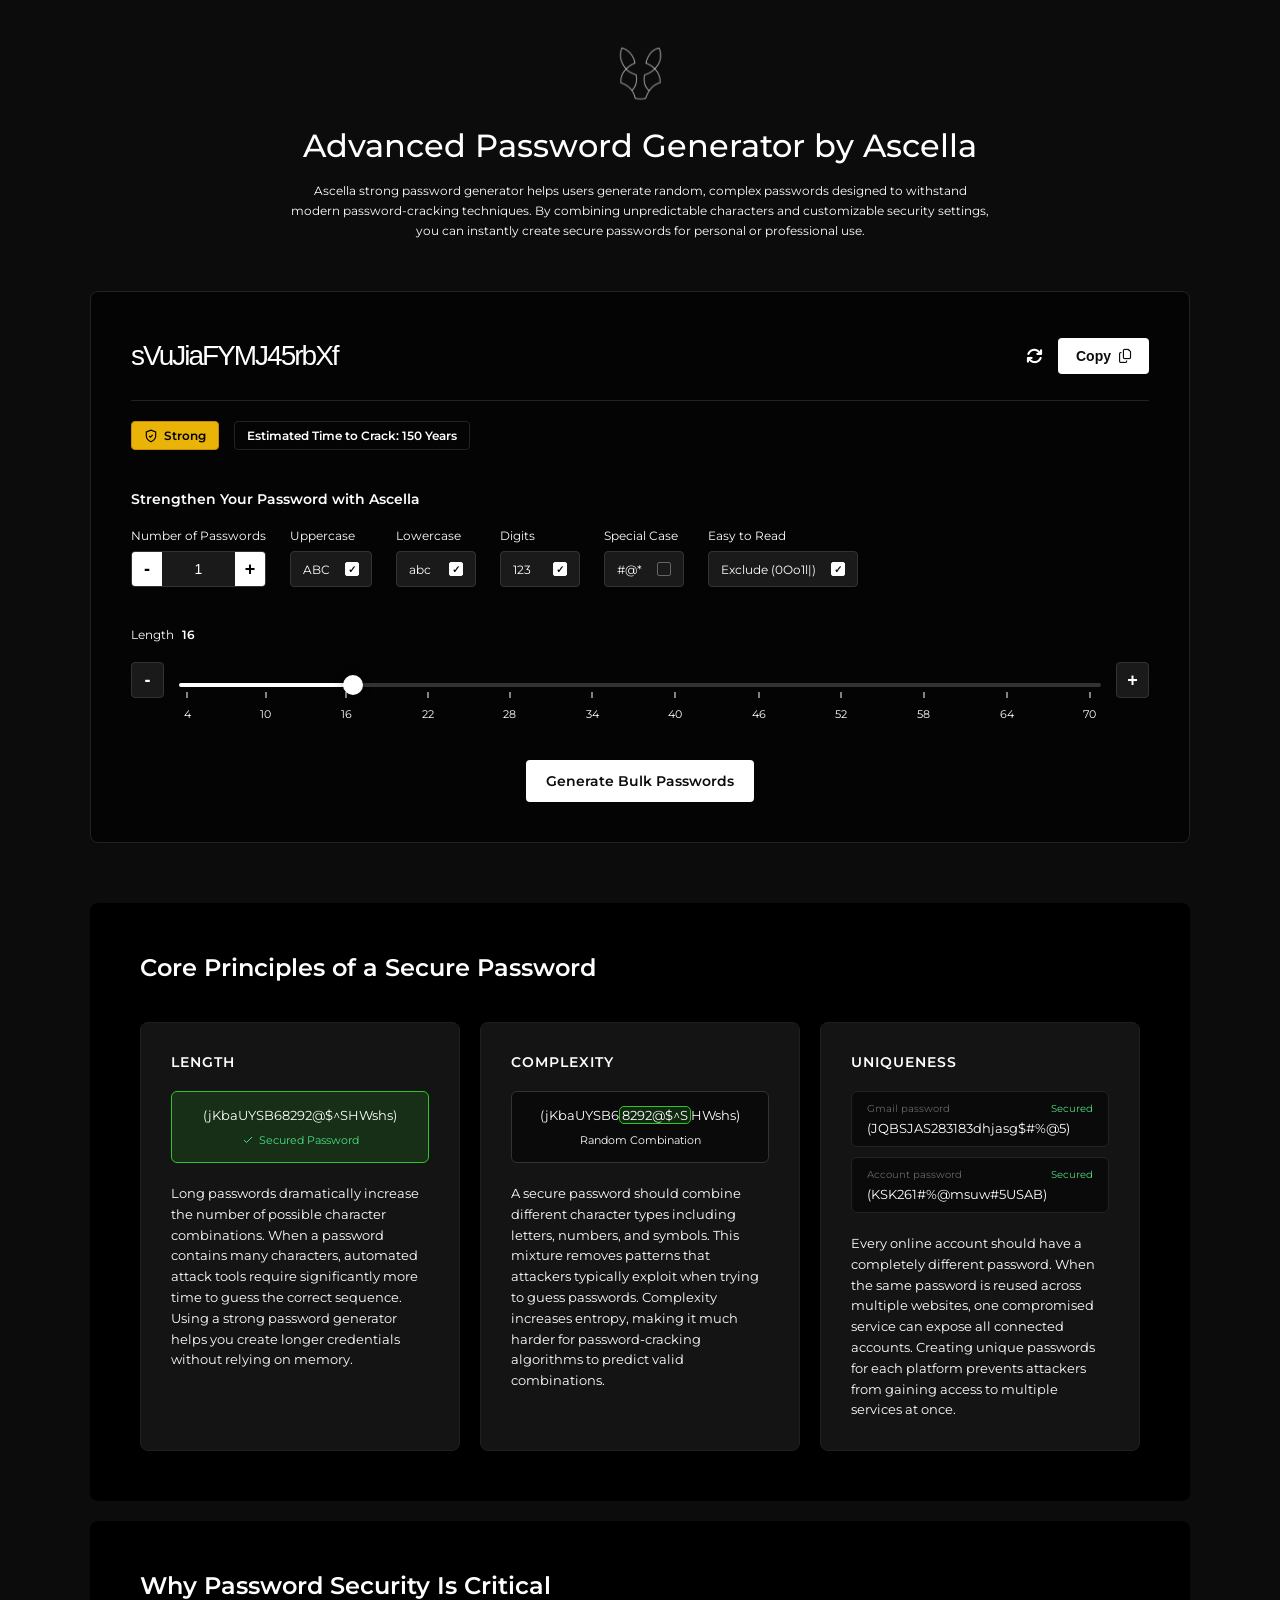
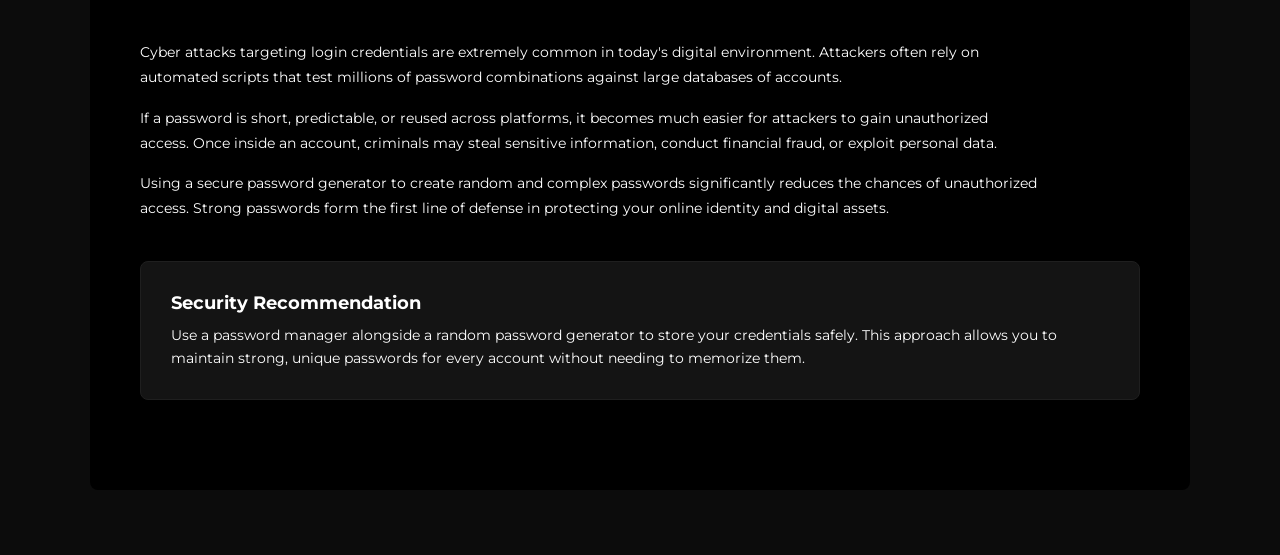
==== commit 3051db7b: "Changes UI bulk password generator" ====
--- a/index.html
+++ b/index.html
@@ -117,31 +117,6 @@
               </div>
             </div>
 
-            <!-- <div class="control-group length-slider-group" style="margin-top: 40px;">
-              <label style="display: flex; justify-content: space-between;">
-                <span>Length</span>
-                <span id="length-display-text" style="color: var(--text-main); font-weight: 600;">16</span>
-              </label>
-              <div class="slider-container">
-                <input type="range" id="length-slider" min="4" max="72" value="16" step="1" />
-                <div class="slider-labels">
-                  <span>4</span>
-                  <span>10</span>
-                  <span>16</span>
-                  <span>24</span>
-                  <span>30</span>
-                  <span>36</span>
-                  <span>42</span>
-                  <span>48</span>
-                  <span>54</span>
-                  <span>60</span>
-                  <span>66</span>
-                  <span>72</span>
-
-                </div>
-              </div>
-            </div> -->
-
             <div class="control-group length-slider-group" style="margin-top: 40px;">
               <label style="display: flex; column-gap: 0.8%; margin-bottom: 10px; ">
                 <span style="font-size: 12px;">Length</span>
@@ -152,20 +127,20 @@
                 <button id="slider-dec" class="slider-btn">-</button>
                 
                 <div class="slider-container">
-                  <input type="range" id="length-slider" min="4" max="72" value="16" step="1" />
+                  <input type="range" id="length-slider" min="4" max="70" value="16" step="1" />
                 <div class="slider-labels">
                   <span>4</span>
                   <span>10</span>
                   <span>16</span>
-                  <span>24</span>
-                  <span>30</span>
-                  <span>36</span>
-                  <span>42</span>
-                  <span>48</span>
-                  <span>54</span>
-                  <span>60</span>
-                  <span>66</span>
-                  <span>72</span>
+                  <span>22</span>
+                  <span>28</span>
+                  <span>34</span>
+                  <span>40</span>
+                  <span>46</span>
+                  <span>52</span>
+                  <span>58</span>
+                  <span>64</span>
+                  <span>70</span>
                 </div>
                 </div>
 
--- a/css/style.css
+++ b/css/style.css
@@ -19,6 +19,7 @@
 body {
     background-color: var(--bg-color);
     font-family: var(--font-family);
+    text-align: center;
 }
 
 .container {
@@ -26,7 +27,7 @@
     margin: 0 auto;
     padding-top: 5vh;
     padding-bottom: 5vh;
-    text-align: center;
+    
 }
 
 /* Header */
@@ -46,7 +47,7 @@
 }
 
 .page-header h1 {
-    font-size: 32px;
+    font-size: 32;
     font-weight: 500;
     margin-bottom: 16px;
     letter-spacing: -2%;
@@ -54,8 +55,8 @@
 
 .page-header p {
     color: rgba(255, 255, 255);
-    font-size: 14px;
-    line-height: 1.8;
+    font-size: 12px;
+    line-height: 20px;
 }
 
 /* Generator Section */
@@ -80,10 +81,10 @@
     background: transparent;
     border: none;
     color: var(--text-main);
-    font-size: 32px;
+    font-size: 28px;
     width: 100%;
     outline: none;
-    letter-spacing: -1px;
+    letter-spacing: -2px;
     line-height: 48px;
 }
 
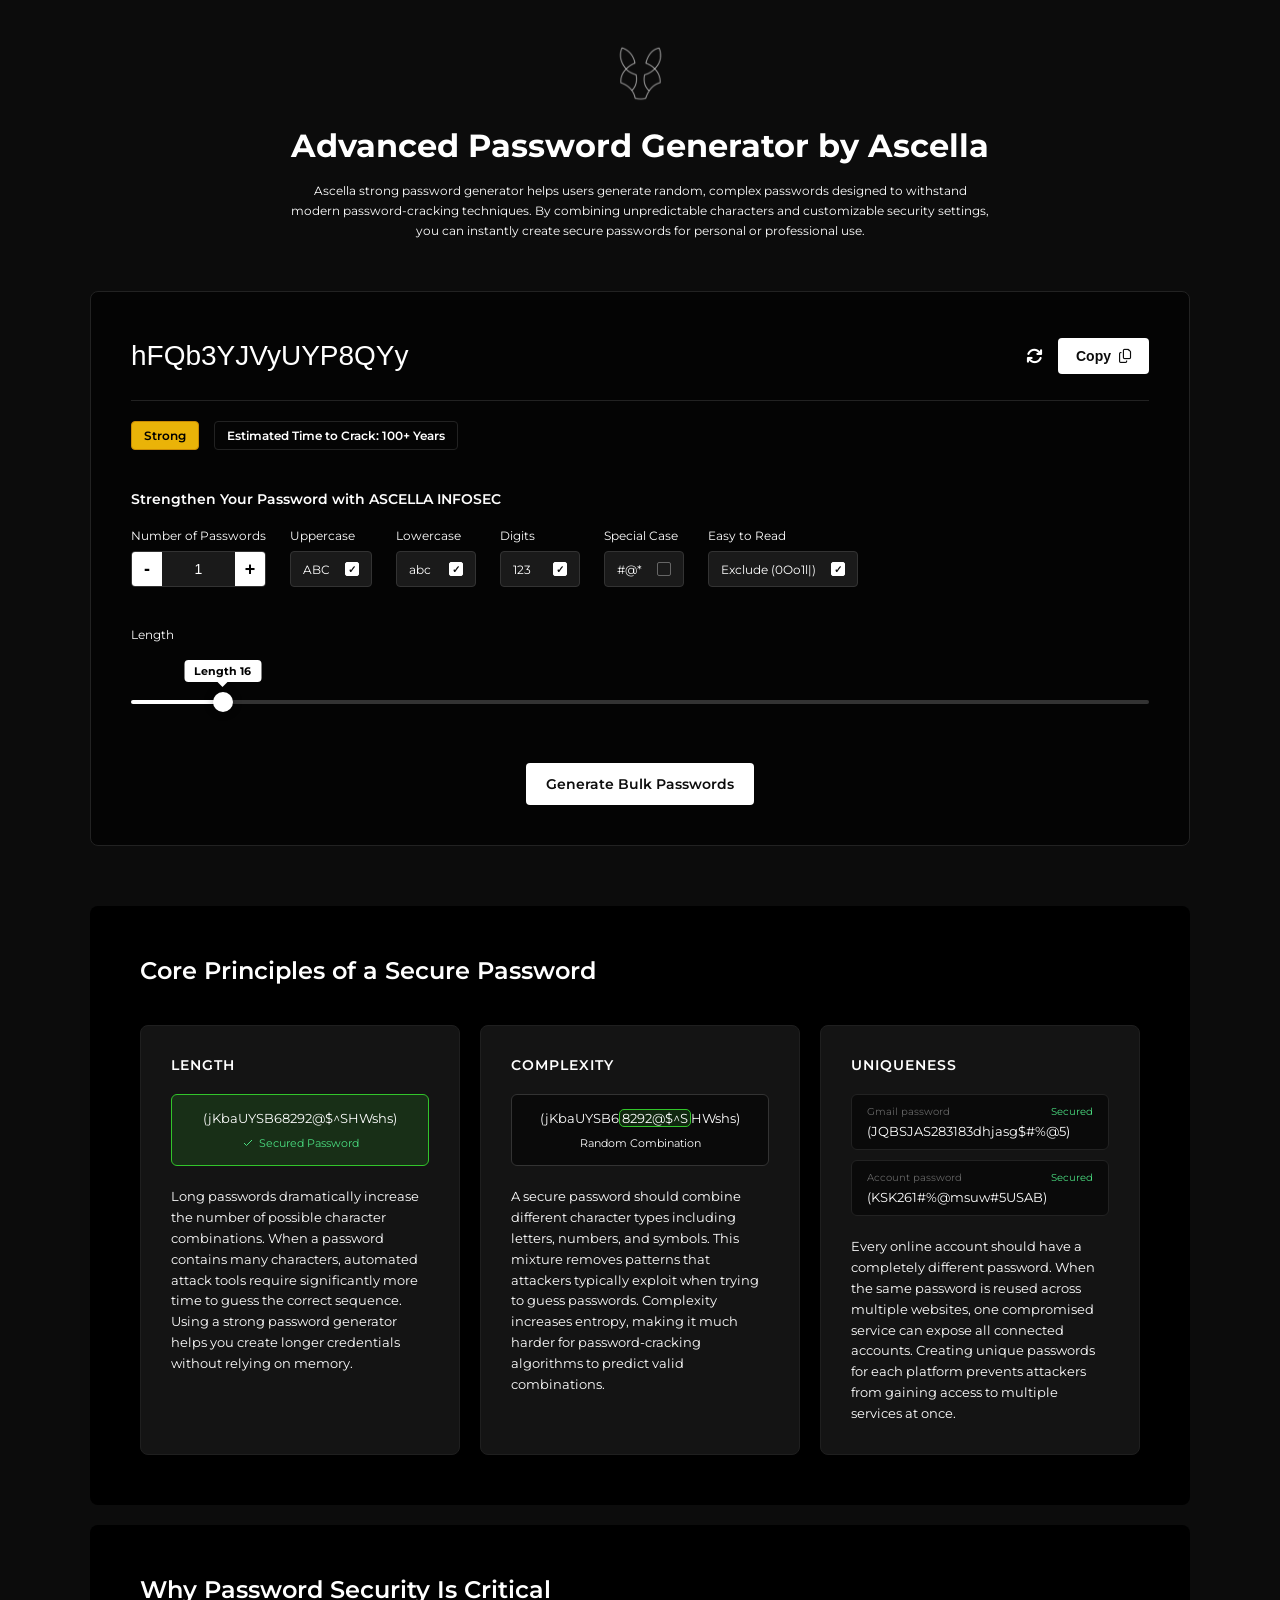
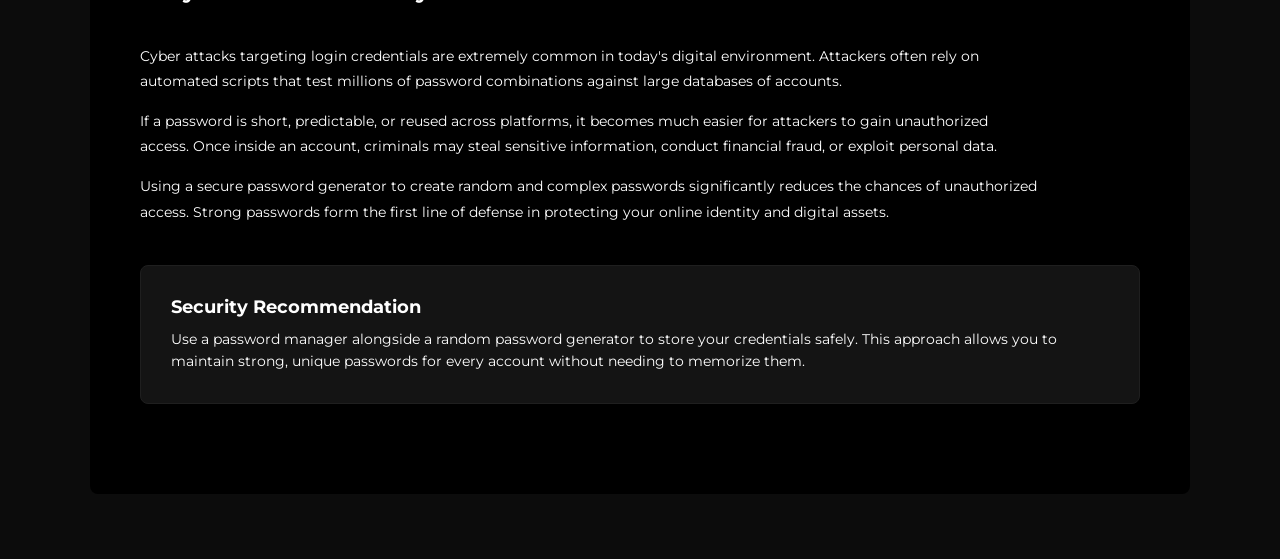
==== commit aef98f52: "slider changes" ====
--- a/index.html
+++ b/index.html
@@ -5,12 +5,18 @@
     <meta name="viewport" content="width=device-width, initial-scale=1.0" />
     <title>Advanced Password Generator</title>
     <link rel="stylesheet" href="./css/style.css" />
-    
-    <link rel="preconnect" href="https://fonts.googleapis.com">
-    <link rel="preconnect" href="https://fonts.gstatic.com" crossorigin>
-    <link href="https://fonts.googleapis.com/css2?family=Montserrat:wght@400;500;600;700&display=swap" rel="stylesheet">
-    
-    <link rel="stylesheet" href="https://cdnjs.cloudflare.com/ajax/libs/font-awesome/6.5.1/css/all.min.css">
+
+    <link rel="preconnect" href="https://fonts.googleapis.com" />
+    <link rel="preconnect" href="https://fonts.gstatic.com" crossorigin />
+    <link
+      href="https://fonts.googleapis.com/css2?family=Montserrat:wght@400;500;600;700&display=swap"
+      rel="stylesheet"
+    />
+
+    <link
+      rel="stylesheet"
+      href="https://cdnjs.cloudflare.com/ajax/libs/font-awesome/6.5.1/css/all.min.css"
+    />
   </head>
 
   <body>
@@ -32,41 +38,57 @@
 
       <section class="generator-section">
         <div class="generator-box">
-          <div class="display-container">  
+          <div class="display-container">
             <input type="text" id="password-display" readonly />
             <div class="display-actions">
               <button id="refresh-btn">
                 <i class="fa-solid fa-arrows-rotate fa-lg"></i>
               </button>
               <button id="copy-btn">
-                 Copy <i class="fa-regular fa-copy"></i>
+                Copy <i class="fa-regular fa-copy"></i>
               </button>
             </div>
-          </div> 
-          
+          </div>
+
           <div class="badges">
             <span class="badge badge-strong">
-              <svg width="14" height="14" viewBox="0 0 24 24" fill="none" stroke="currentColor" stroke-width="2">
+              <svg
+                width="14"
+                height="14"
+                viewBox="0 0 24 24"
+                fill="none"
+                stroke="currentColor"
+                stroke-width="2"
+              >
                 <path d="M12 22s8-4 8-10V5l-8-3-8 3v7c0 6 8 10 8 10z" />
                 <polyline points="9 12 11 14 15 10" />
               </svg>
               Strong
             </span>
             <span class="badge badge-dark" id="crack-time">
-              Estimated Time to Crack: Centuries
+              Estimated Time to Crack :
+              <span> Centuries</span>
             </span>
           </div>
 
           <div class="controls-container">
-            <p class="controls-title">Strengthen Your Password with Ascella</p>
+            <p class="controls-title">
+              Strengthen Your Password with ASCELLA INFOSEC
+            </p>
 
             <div class="controls-grid">
-              
               <div class="control-group">
                 <label>Number of Passwords</label>
                 <div class="stepper">
                   <button id="qty-dec">-</button>
-                  <input type="number" id="qty-val" value="1" min="1" max="5" readonly />
+                  <input
+                    type="number"
+                    id="qty-val"
+                    value="1"
+                    min="1"
+                    max="5"
+                    readonly
+                  />
                   <button id="qty-inc">+</button>
                 </div>
               </div>
@@ -79,7 +101,7 @@
                   <span class="checkmark"></span>
                 </label>
               </div>
-              
+
               <div class="control-group">
                 <label>Lowercase</label>
                 <label class="toggle-pill" for="cb-lower">
@@ -88,7 +110,7 @@
                   <span class="checkmark"></span>
                 </label>
               </div>
-              
+
               <div class="control-group">
                 <label>Digits</label>
                 <label class="toggle-pill" for="cb-digits">
@@ -97,7 +119,7 @@
                   <span class="checkmark"></span>
                 </label>
               </div>
-              
+
               <div class="control-group">
                 <label>Special Case</label>
                 <label class="toggle-pill" for="cb-special">
@@ -106,7 +128,7 @@
                   <span class="checkmark"></span>
                 </label>
               </div>
-              
+
               <div class="control-group">
                 <label>Easy to Read</label>
                 <label class="toggle-pill" for="cb-exclude">
@@ -117,13 +139,25 @@
               </div>
             </div>
 
-            <div class="control-group length-slider-group" style="margin-top: 40px;">
-              <label style="display: flex; column-gap: 0.8%; margin-bottom: 10px; ">
-                <span style="font-size: 12px;">Length</span>
-                <span id="length-display-text" style="color: var(--text-main); font-weight: 600; font-size: 12px;">16</span>
+            <div
+              class="control-group length-slider-group"
+              style="margin-top: 40px"
+            >
+              <label
+                style="display: flex; column-gap: 0.8%; margin-bottom: 10px"
+              >
+                <span style="font-size: 12px">Length</span>
+                <span
+                  id="length-display-text"
+                  style="
+                    color: var(--text-main);
+                    font-weight: 600;
+                    font-size: 12px;
+                  "
+                ></span>
               </label>
-              
-              <div class="slider-with-buttons">
+
+              <!-- <div class="slider-with-buttons">
                 <button id="slider-dec" class="slider-btn">-</button>
                 
                 <div class="slider-container">
@@ -145,14 +179,44 @@
                 </div>
 
                 <button id="slider-inc" class="slider-btn">+</button>
-              </div>
-            </div>
-
-            
-          </div>
-          
-          <br>
-          <a href="bulk-index.html" class="btn-bulk"> Generate Bulk Passwords </a>
+              </div> -->
+
+              <div class="slider-with-buttons">
+                <!-- <button id="slider-dec" class="slider-btn">-</button> -->
+
+                <div class="slider-container">
+                  <div id="slider-tooltip" class="slider-tooltip">
+                    Length 16
+                  </div>
+
+                  <!-- <input
+                    type="range"
+                    id="length-slider"
+                    min="6"
+                    max="20"
+                    value="16"
+                    step="1"
+                  /> -->
+                  <input type="range" id="length-slider" min="6" max="128" value="16" step="1" autocomplete="off" />
+                  <div class="slider-labels">
+                    <!-- <span class="lbl-6">6</span>
+                  <span class="lbl-12">12</span>
+                  <span class="lbl-16">16</span>
+                  <span class="lbl-20">20</span> -->
+                    <!-- <span class="lbl-64">64</span>
+                  <span class="lbl-128">128</span> -->
+                  </div>
+                </div>
+
+                <!-- <button id="slider-inc" class="slider-btn">+</button> -->
+              </div>
+            </div>
+          </div>
+
+          <br />
+          <a href="bulk-index.html" class="btn-bulk">
+            Generate Bulk Passwords
+          </a>
         </div>
       </section>
 
@@ -164,7 +228,14 @@
             <div class="mock-input success">
               (jKbaUYSB68292@$^SHWshs)
               <span class="success-text">
-                <svg width="12" height="12" viewBox="0 0 24 24" fill="none" stroke="currentColor" stroke-width="2">
+                <svg
+                  width="12"
+                  height="12"
+                  viewBox="0 0 24 24"
+                  fill="none"
+                  stroke="currentColor"
+                  stroke-width="2"
+                >
                   <polyline points="20 6 9 17 4 12" />
                 </svg>
                 Secured Password
@@ -257,4 +328,4 @@
 
     <script src="./js/script.js"></script>
   </body>
-</html>+</html>
--- a/css/style.css
+++ b/css/style.css
@@ -47,8 +47,8 @@
 }
 
 .page-header h1 {
-    font-size: 32;
-    font-weight: 500;
+    font-size: 32px;
+    font-weight: 500px;
     margin-bottom: 16px;
     letter-spacing: -2%;
 }
@@ -84,7 +84,7 @@
     font-size: 28px;
     width: 100%;
     outline: none;
-    letter-spacing: -2px;
+    letter-spacing: -2%;
     line-height: 48px;
 }
 
@@ -488,10 +488,48 @@
 /* =========================================
    Custom Range Slider
    ========================================= */
+/* .slider-container {
+    position: relative;
+    width: 100%;
+    padding-top: 10px;
+} */
+
+/* Make room for the tooltip above the slider */
 .slider-container {
+    flex-grow: 1;
     position: relative;
     width: 100%;
-    padding-top: 10px;
+    /* padding-top: 35px; Increased to fit tooltip */
+}
+
+/* The Tooltip Box */
+.slider-tooltip {
+    position: absolute;
+    top: 0;
+    left: 50%; /* JS will override this */
+    transform: translateX(-50%);
+    background-color: #ffffff;
+    color: #000000;
+    padding: 4px 10px;
+    border-radius: 4px;
+    font-size: 11px;
+    font-weight: 700;
+    white-space: nowrap;
+    pointer-events: none; /* Lets you click "through" it to grab the slider */
+    transition: left 0.1s ease-out; /* Smooth tracking */
+    z-index: 10;
+}
+
+/* The Downward Arrow on the Tooltip */
+.slider-tooltip::after {
+    content: '';
+    position: absolute;
+    bottom: -5px; /* Position below the box */
+    left: 50%;
+    transform: translateX(-50%);
+    border-width: 5px 5px 0;
+    border-style: solid;
+    border-color: #ffffff transparent transparent transparent;
 }
 
 input[type=range] {
@@ -596,5 +634,6 @@
     flex-grow: 1;
     position: relative;
     width: 100%;
-    padding-top: 8px; /* Adjusted padding */
+    /* padding-top: 8px; Adjusted padding */
+    padding-top: 2.5%;
 }
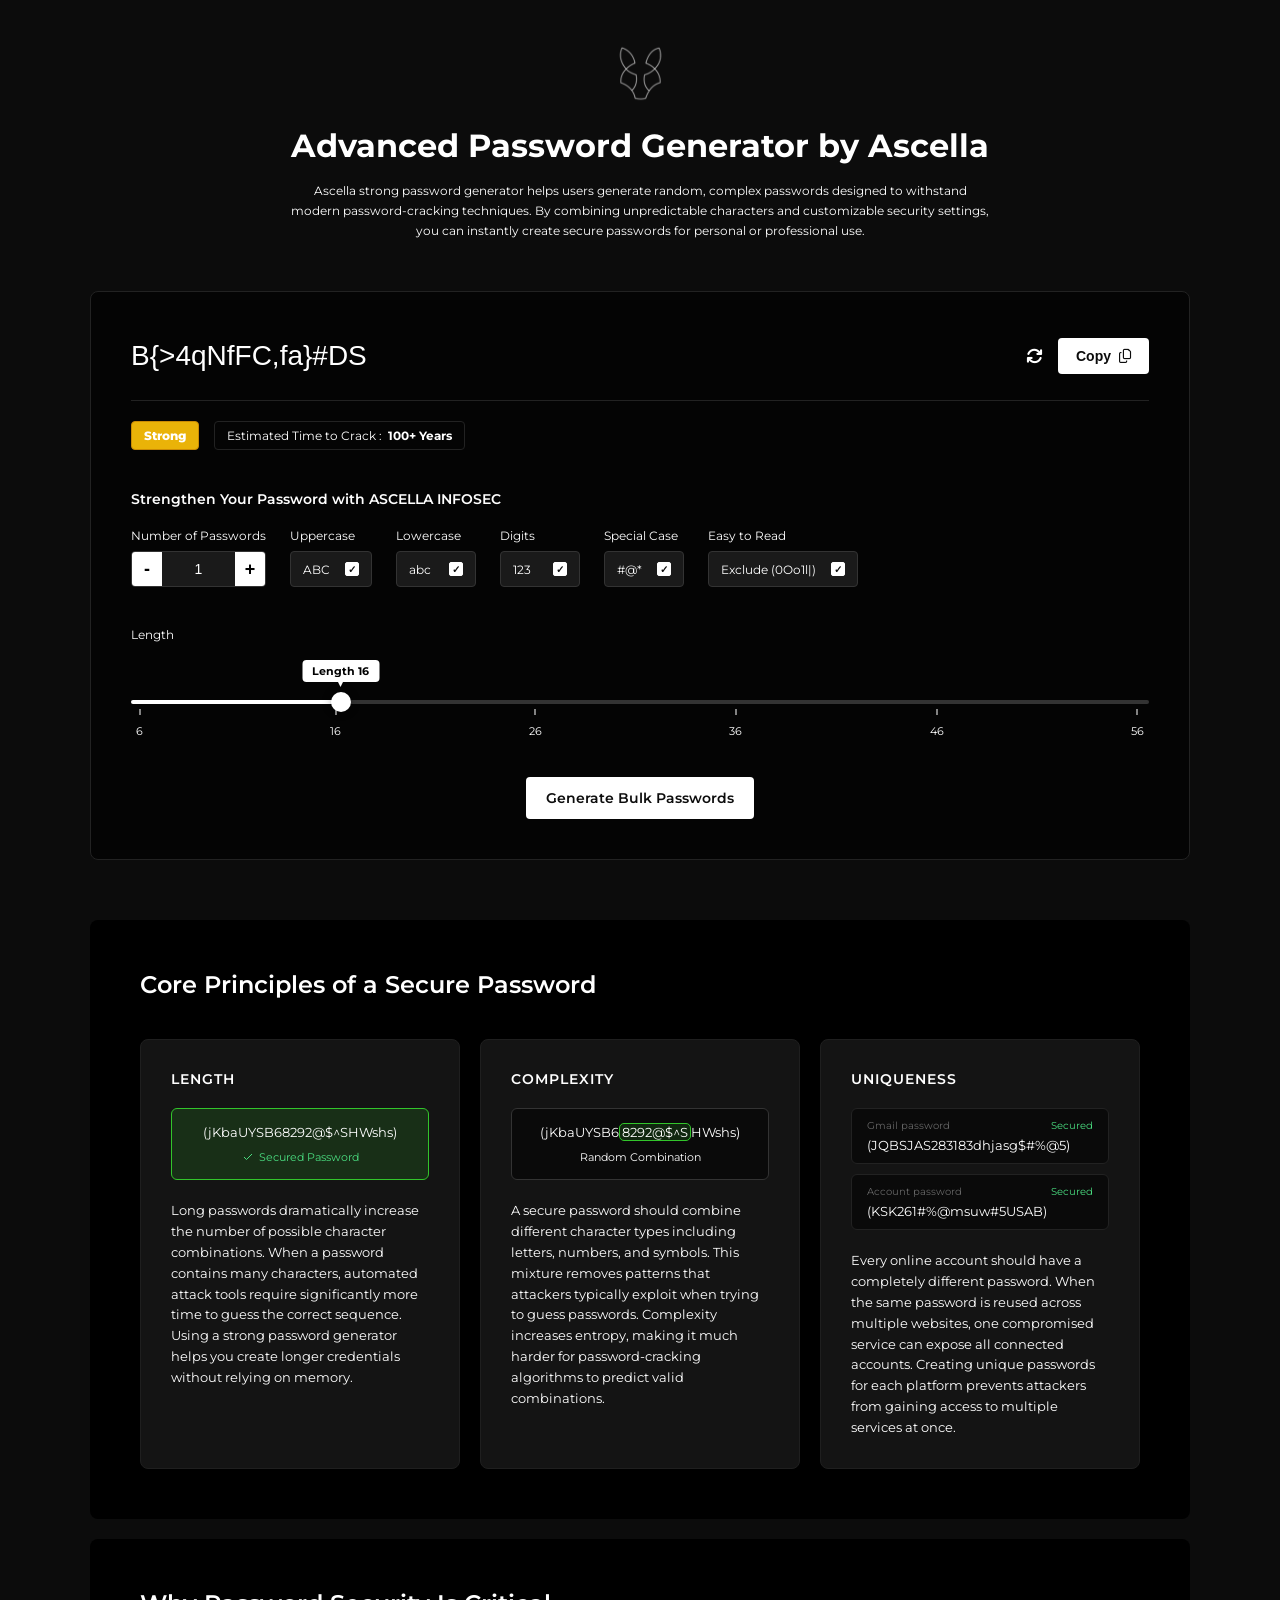
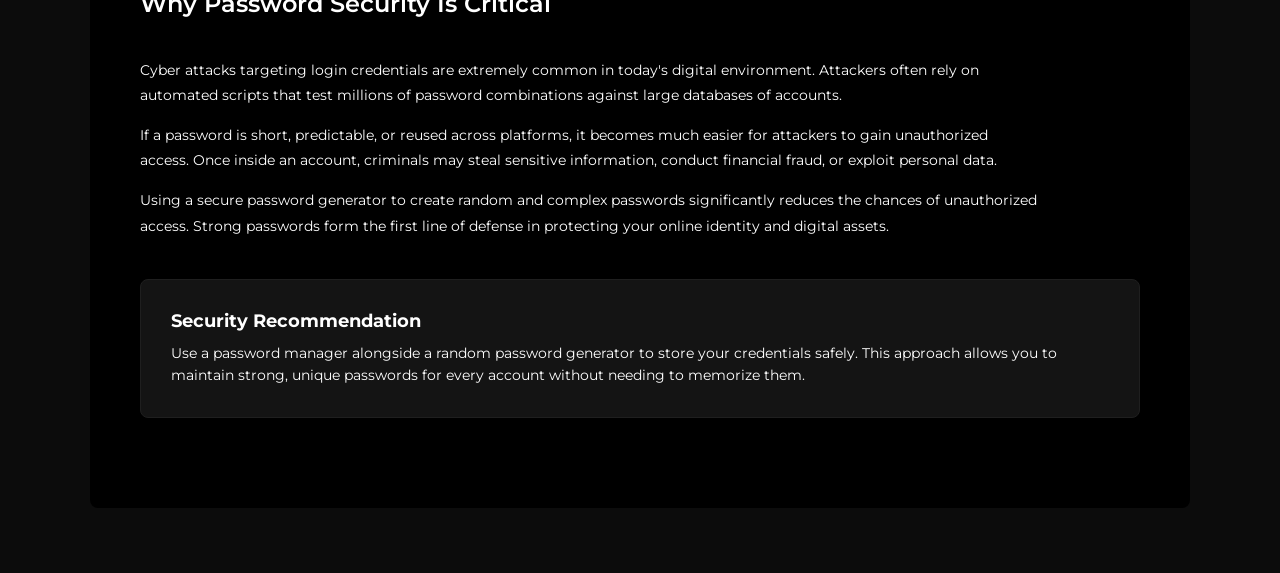
==== commit 982b23b0: "Range Slider fixed" ====
--- a/index.html
+++ b/index.html
@@ -66,9 +66,12 @@
               Strong
             </span>
             <span class="badge badge-dark" id="crack-time">
-              Estimated Time to Crack :
-              <span> Centuries</span>
-            </span>
+              Estimated Time to Crack :</span
+            >
+            <!-- <span id="time-name"> Centuries</span> -->
+            <!-- <div class="time-to-crack">
+            Estimated Time to Crack: <span id="timeToCrack">Few Seconds</span>
+          </div> -->
           </div>
 
           <div class="controls-container">
@@ -86,7 +89,7 @@
                     id="qty-val"
                     value="1"
                     min="1"
-                    max="5"
+                    max="56"
                     readonly
                   />
                   <button id="qty-inc">+</button>
@@ -124,7 +127,7 @@
                 <label>Special Case</label>
                 <label class="toggle-pill" for="cb-special">
                   #@*
-                  <input type="checkbox" id="cb-special" />
+                  <input type="checkbox" id="cb-special" checked />
                   <span class="checkmark"></span>
                 </label>
               </div>
@@ -157,30 +160,6 @@
                 ></span>
               </label>
 
-              <!-- <div class="slider-with-buttons">
-                <button id="slider-dec" class="slider-btn">-</button>
-                
-                <div class="slider-container">
-                  <input type="range" id="length-slider" min="4" max="70" value="16" step="1" />
-                <div class="slider-labels">
-                  <span>4</span>
-                  <span>10</span>
-                  <span>16</span>
-                  <span>22</span>
-                  <span>28</span>
-                  <span>34</span>
-                  <span>40</span>
-                  <span>46</span>
-                  <span>52</span>
-                  <span>58</span>
-                  <span>64</span>
-                  <span>70</span>
-                </div>
-                </div>
-
-                <button id="slider-inc" class="slider-btn">+</button>
-              </div> -->
-
               <div class="slider-with-buttons">
                 <!-- <button id="slider-dec" class="slider-btn">-</button> -->
 
@@ -189,22 +168,22 @@
                     Length 16
                   </div>
 
-                  <!-- <input
+                  <input
                     type="range"
                     id="length-slider"
                     min="6"
-                    max="20"
+                    max="56"
                     value="16"
-                    step="1"
-                  /> -->
-                  <input type="range" id="length-slider" min="6" max="128" value="16" step="1" autocomplete="off" />
+                    step="10"
+                    autocomplete="off"
+                  />
                   <div class="slider-labels">
-                    <!-- <span class="lbl-6">6</span>
-                  <span class="lbl-12">12</span>
-                  <span class="lbl-16">16</span>
-                  <span class="lbl-20">20</span> -->
-                    <!-- <span class="lbl-64">64</span>
-                  <span class="lbl-128">128</span> -->
+                    <span class="lbl-6">6</span>
+                    <span class="lbl-16">16</span>
+                    <span class="lbl-26">26</span>
+                    <span class="lbl-36">36</span>
+                    <span class="lbl-46">46</span>
+                    <span class="lbl-56">56</span>
                   </div>
                 </div>
 
--- a/css/style.css
+++ b/css/style.css
@@ -141,7 +141,7 @@
     display: flex;
     align-items: center;
     gap: 6px;
-    font-weight: 600;
+    /* font-weight: 600; */
     transition: background-color 0.3s ease, color 0.3s ease;
 }
 
@@ -150,24 +150,28 @@
     background-color: #ef4444; /* Red */
     color: #ffffff;
     border: 1px solid #dc2626;
+    font-weight: 800;
 }
 
 .badge-good {
     background-color: #f59e0b; /* Orange */
     color: #ffffff;
     border: 1px solid #d97706;
+    font-weight: 800;
 }
 
 .badge-strong {
     background-color: #eab308; /* Yellow */
-    color: #000000; /* Dark text for contrast on yellow */
+    color: #ffffff;
     border: 1px solid #ca8a04;
+    font-weight: 800;
 }
 
 .badge-very-strong {
     background-color: #22c55e; /* Green */
-    color: #000000; /* Dark text for contrast on green */
+    color: #ffffff;
     border: 1px solid #16a34a;
+    font-weight: 800;
 }
 
 /* The dark badge next to it */
@@ -527,7 +531,7 @@
     bottom: -5px; /* Position below the box */
     left: 50%;
     transform: translateX(-50%);
-    border-width: 5px 5px 0;
+    border-width: 10px 5px 0;
     border-style: solid;
     border-color: #ffffff transparent transparent transparent;
 }
@@ -562,7 +566,7 @@
 /* Invisible track */
 input[type=range]::-webkit-slider-runnable-track {
     width: 100%;
-    height: 4px;
+    height: 5px;
     cursor: pointer;
     background: transparent; 
 }
